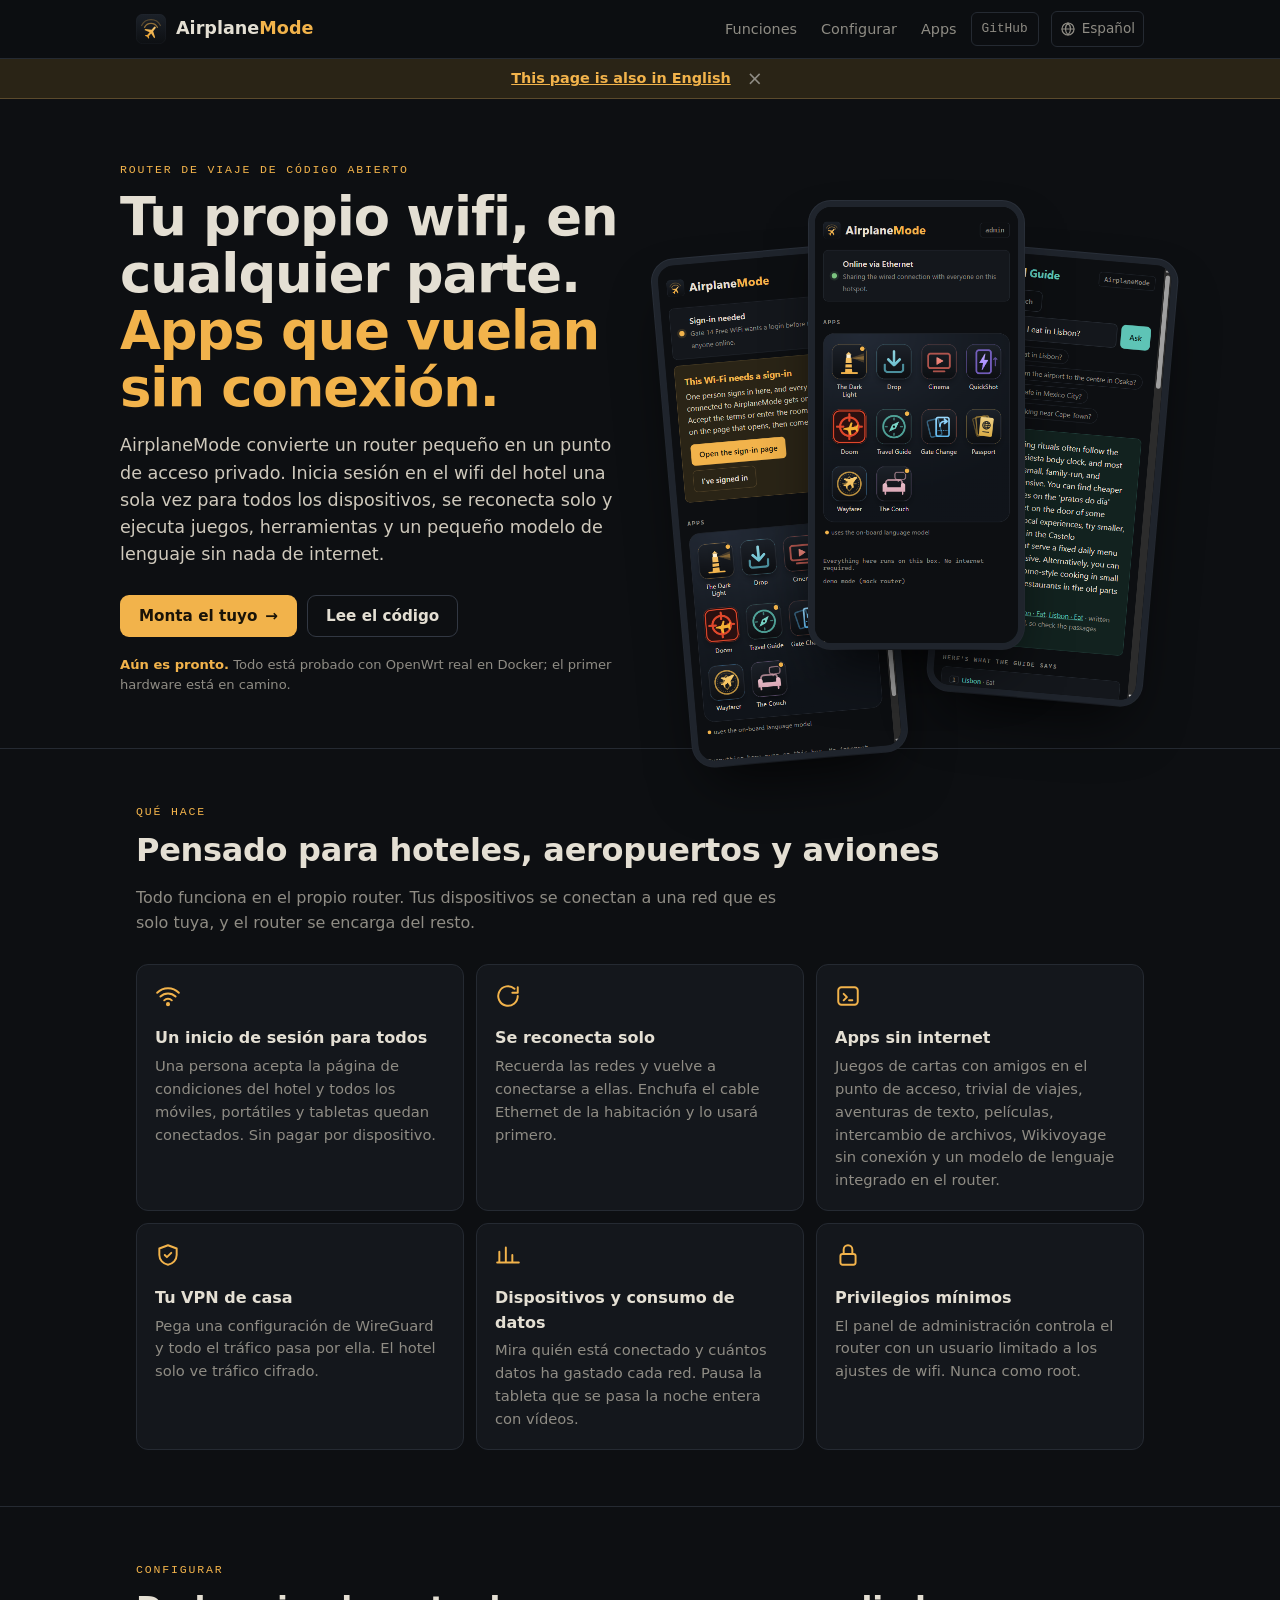
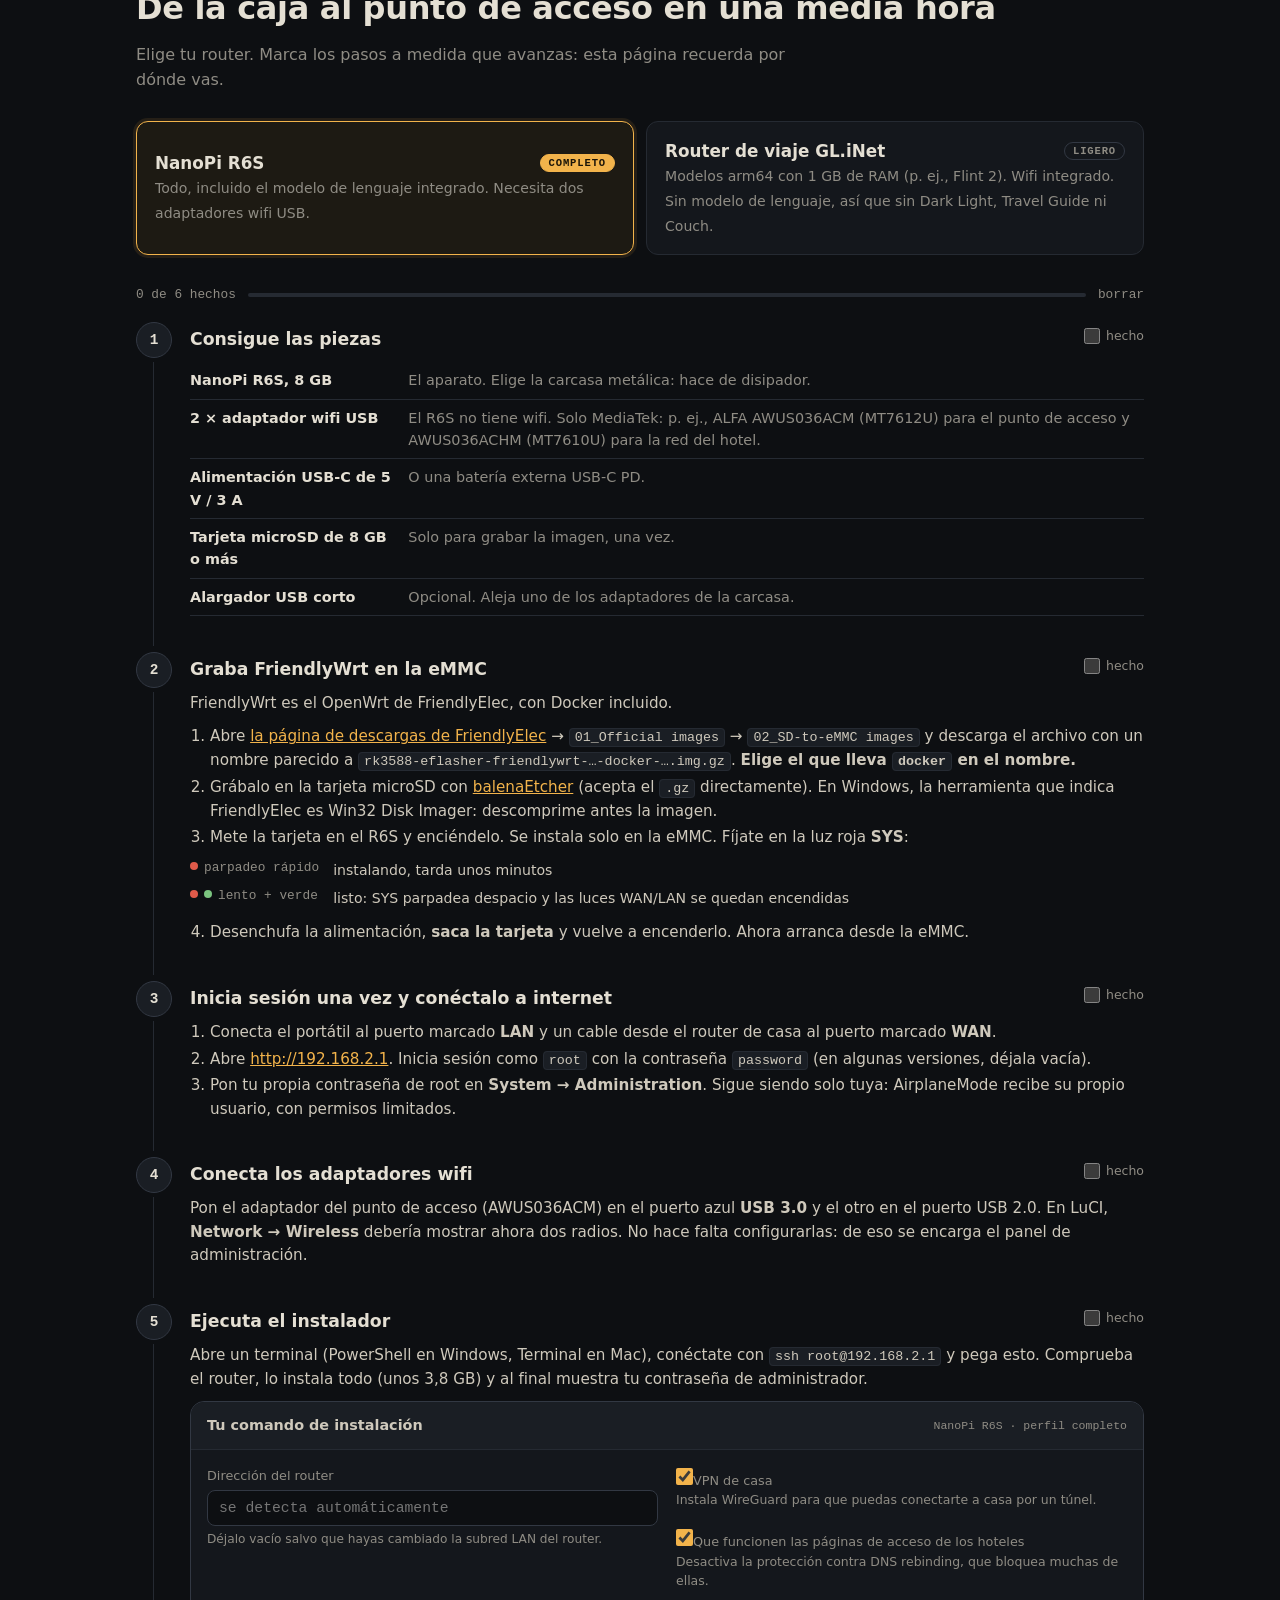
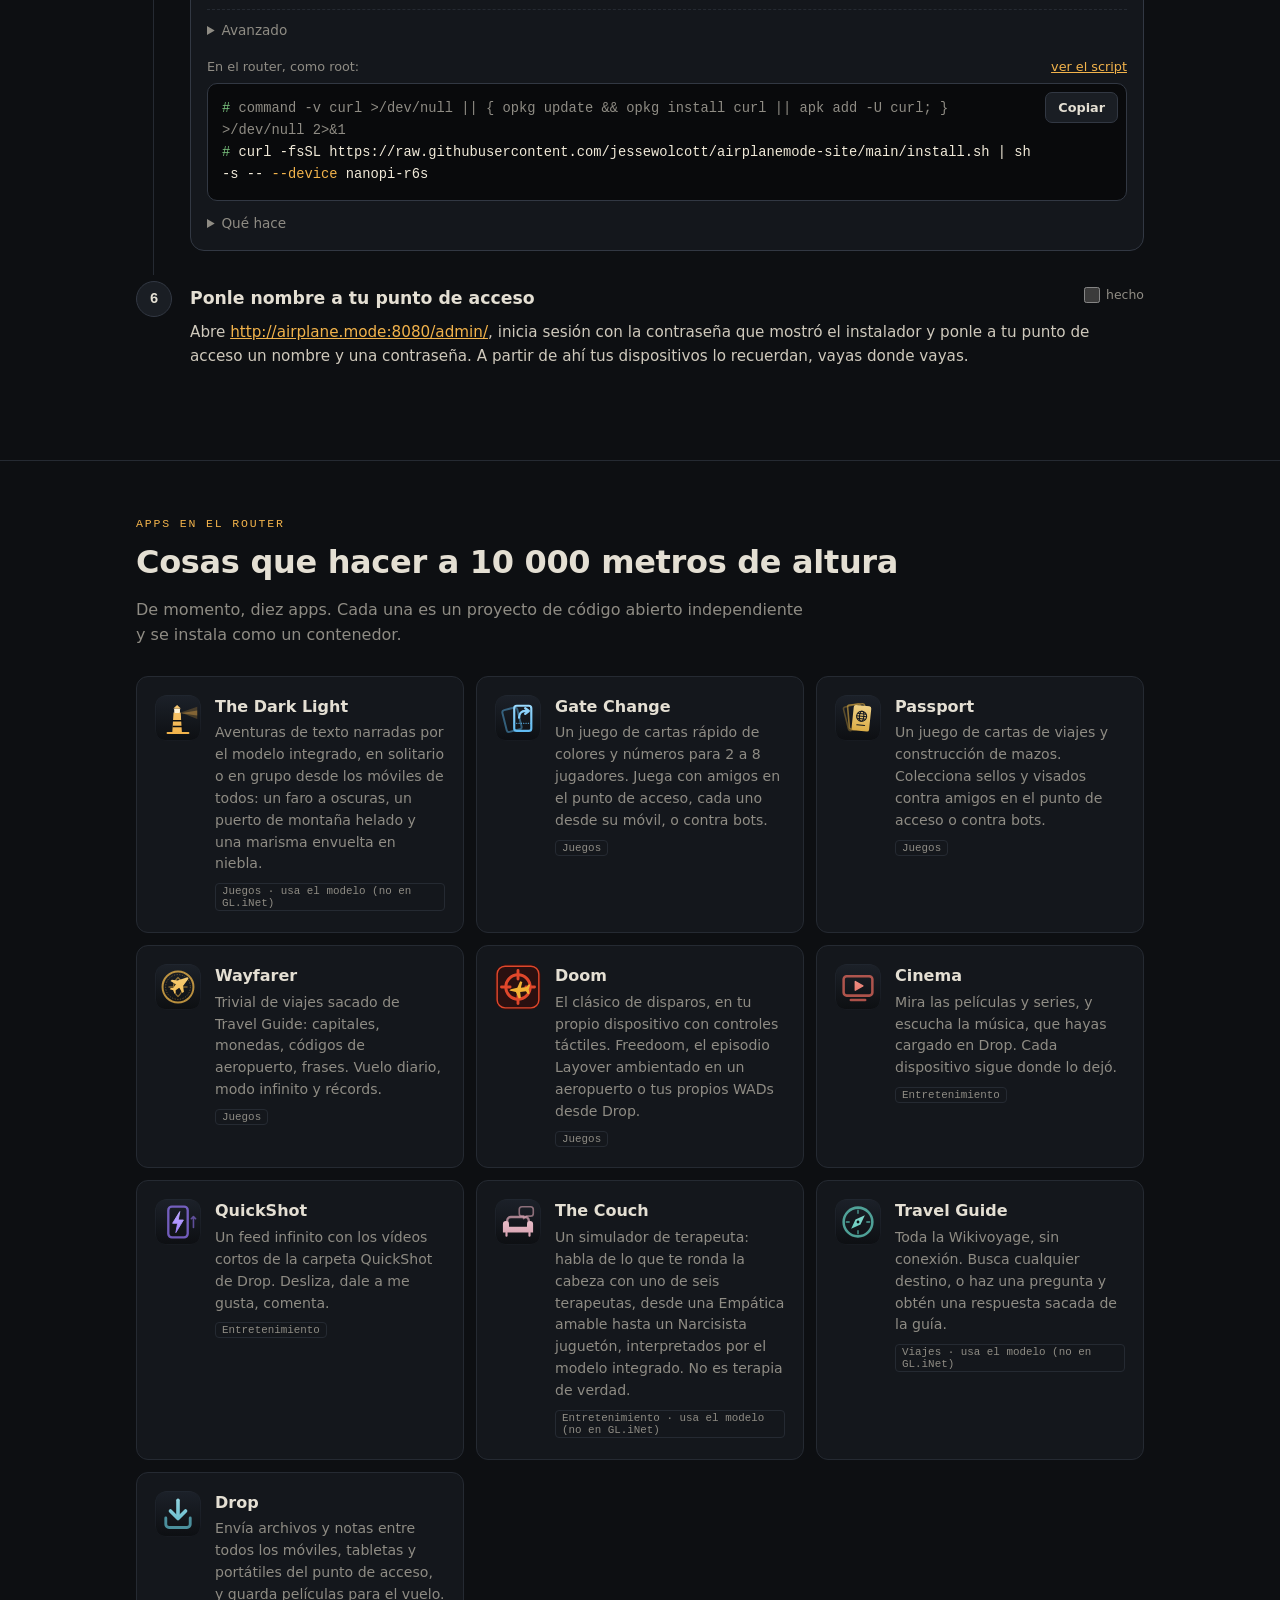
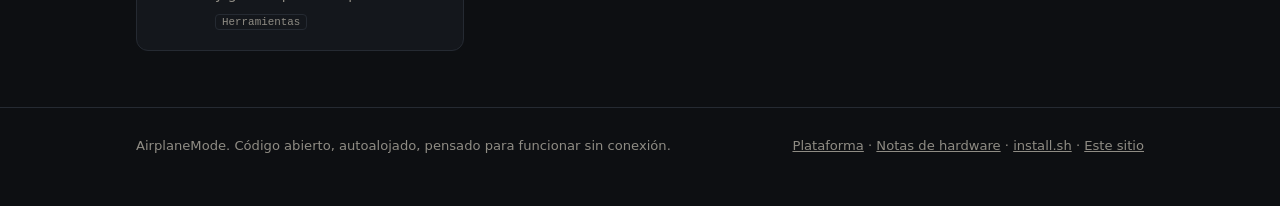
==== es/index.html @ ac0706bb "Homepage in Spanish, French, Italian, Chinese, Japanese and Vietnamese English index.html stays the " ====
<!doctype html>
<html lang="es">
<head>
<meta charset="utf-8">
<meta name="viewport" content="width=device-width, initial-scale=1">
<meta name="color-scheme" content="dark">
<meta name="theme-color" content="#0d0f12">
<title>AirplaneMode: un router de viaje con sus propias apps</title>
<meta name="description" content="Un router de viaje que trae sus propias apps. Comparte un único inicio de sesión del hotel con todos tus dispositivos, se reconecta solo y ejecuta juegos, herramientas y un pequeño modelo de lenguaje sin nada de internet.">
<link rel="icon" href="../assets/icon.svg" type="image/svg+xml">
<link rel="apple-touch-icon" href="../assets/apple-touch-icon.png">
<meta property="og:title" content="AirplaneMode">
<meta property="og:description" content="Un router de viaje que trae sus propias apps.">
<meta property="og:image" content="https://airplanemode.xin/assets/landing-online.png">
<meta property="og:url" content="https://airplanemode.xin/es/">
<link rel="stylesheet" href="../assets/site.css">
<link rel="canonical" href="https://airplanemode.xin/es/">
<link rel="alternate" hreflang="en" href="https://airplanemode.xin/">
<link rel="alternate" hreflang="es" href="https://airplanemode.xin/es/">
<link rel="alternate" hreflang="fr" href="https://airplanemode.xin/fr/">
<link rel="alternate" hreflang="it" href="https://airplanemode.xin/it/">
<link rel="alternate" hreflang="zh-Hans" href="https://airplanemode.xin/zh/">
<link rel="alternate" hreflang="ja" href="https://airplanemode.xin/ja/">
<link rel="alternate" hreflang="vi" href="https://airplanemode.xin/vi/">
<link rel="alternate" hreflang="x-default" href="https://airplanemode.xin/">
</head>
<body>

<header class="top">
  <div class="wrap">
    <a class="brand" href="#"><img src="../assets/icon.svg" alt="" width="30" height="30"><b style="font-weight:inherit">Airplane<span>Mode</span></b></a>
    <nav>
      <a href="#features" class="hide-sm">Funciones</a>
      <a href="#setup">Configurar</a>
      <a href="#apps" class="hide-sm">Apps</a>
      <a class="gh" href="https://github.com/jessewolcott/airplanemode">GitHub</a>
    </nav>
    <details class="langs">
      <summary><svg viewBox="0 0 24 24" fill="none" stroke="currentColor" stroke-width="1.8" stroke-linecap="round" aria-hidden="true"><circle cx="12" cy="12" r="9"/><path d="M3 12h18M12 3c2.5 2.6 3.8 5.6 3.8 9s-1.3 6.4-3.8 9c-2.5-2.6-3.8-5.6-3.8-9S9.5 5.6 12 3z"/></svg><span class="sr">Idioma: </span><span id="lang-now">Español</span></summary>
      <!-- The same on every page: each language in its own name. data-hint is the suggestion
           shown to visitors whose browser prefers that language. -->
      <ul translate="no">
        <li><a href="../" hreflang="en" lang="en" data-hint="This page is also in English">English</a></li>
        <li><a href="../es/" hreflang="es" lang="es" data-hint="Esta página también está en español">Español</a></li>
        <li><a href="../fr/" hreflang="fr" lang="fr" data-hint="Cette page existe aussi en français">Français</a></li>
        <li><a href="../it/" hreflang="it" lang="it" data-hint="Questa pagina è disponibile anche in italiano">Italiano</a></li>
        <li><a href="../zh/" hreflang="zh-Hans" lang="zh-Hans" data-hint="本页面也有中文版">中文</a></li>
        <li><a href="../ja/" hreflang="ja" lang="ja" data-hint="このページは日本語でも読めます">日本語</a></li>
        <li><a href="../vi/" hreflang="vi" lang="vi" data-hint="Trang này cũng có bản tiếng Việt">Tiếng Việt</a></li>
      </ul>
    </details>
  </div>
</header>
<div class="lang-hint" id="lang-hint" hidden><a href="../" translate="no">English</a><button type="button" aria-label="Cerrar">×</button></div>

<main>
  <div class="wrap hero">
    <div>
      <div class="eyebrow">Router de viaje de código abierto</div>
      <h1>Tu propio wifi, en cualquier parte. <em>Apps que vuelan sin conexión.</em></h1>
      <p class="lead">AirplaneMode convierte un router pequeño en un punto de acceso privado. Inicia sesión en el wifi del hotel una sola vez para todos los dispositivos, se reconecta solo y ejecuta juegos, herramientas y un pequeño modelo de lenguaje sin nada de internet.</p>
      <div class="btns">
        <a class="btn primary" href="#setup">Monta el tuyo <span aria-hidden="true">→</span></a>
        <a class="btn ghost" href="https://github.com/jessewolcott/airplanemode">Lee el código</a>
      </div>
      <p class="note"><b>Aún es pronto.</b> Todo está probado con OpenWrt real en Docker; el primer hardware está en camino.</p>
    </div>
    <div class="phones" aria-hidden="true">
      <img src="../assets/landing-signin.png" alt="" loading="lazy">
      <img src="../assets/landing-online.png" alt="">
      <img src="../assets/guide-ask.png" alt="" loading="lazy">
    </div>
  </div>

  <section class="block" id="features">
    <div class="wrap">
      <div class="eyebrow">Qué hace</div>
      <h2 class="title">Pensado para hoteles, aeropuertos y aviones</h2>
      <p class="sub">Todo funciona en el propio router. Tus dispositivos se conectan a una red que es solo tuya, y el router se encarga del resto.</p>
      <div class="features">
        <div class="feature">
          <svg viewBox="0 0 24 24" fill="none" stroke="currentColor" stroke-width="1.8" stroke-linecap="round" stroke-linejoin="round"><path d="M5 12.5a10 10 0 0 1 14 0"/><path d="M8.5 16a5 5 0 0 1 7 0"/><circle cx="12" cy="19.5" r="1"/><path d="M2 9a14 14 0 0 1 20 0"/></svg>
          <h3>Un inicio de sesión para todos</h3>
          <p>Una persona acepta la página de condiciones del hotel y todos los móviles, portátiles y tabletas quedan conectados. Sin pagar por dispositivo.</p>
        </div>
        <div class="feature">
          <svg viewBox="0 0 24 24" fill="none" stroke="currentColor" stroke-width="1.8" stroke-linecap="round" stroke-linejoin="round"><path d="M21 12a9 9 0 1 1-3-6.7"/><path d="M21 4v5h-5"/></svg>
          <h3>Se reconecta solo</h3>
          <p>Recuerda las redes y vuelve a conectarse a ellas. Enchufa el cable Ethernet de la habitación y lo usará primero.</p>
        </div>
        <div class="feature">
          <svg viewBox="0 0 24 24" fill="none" stroke="currentColor" stroke-width="1.8" stroke-linecap="round" stroke-linejoin="round"><rect x="3" y="4" width="18" height="16" rx="3"/><path d="M8 10l3 3-3 3M13 16h3"/></svg>
          <h3>Apps sin internet</h3>
          <p>Juegos de cartas con amigos en el punto de acceso, trivial de viajes, aventuras de texto, películas, intercambio de archivos, Wikivoyage sin conexión y un modelo de lenguaje integrado en el router.</p>
        </div>
        <div class="feature">
          <svg viewBox="0 0 24 24" fill="none" stroke="currentColor" stroke-width="1.8" stroke-linecap="round" stroke-linejoin="round"><path d="M12 3l8 3v6c0 4.5-3.4 8.2-8 9-4.6-.8-8-4.5-8-9V6z"/><path d="M9 12l2 2 4-4"/></svg>
          <h3>Tu VPN de casa</h3>
          <p>Pega una configuración de WireGuard y todo el tráfico pasa por ella. El hotel solo ve tráfico cifrado.</p>
        </div>
        <div class="feature">
          <svg viewBox="0 0 24 24" fill="none" stroke="currentColor" stroke-width="1.8" stroke-linecap="round" stroke-linejoin="round"><path d="M4 19V9M10 19V5M16 19v-7M22 19H2"/></svg>
          <h3>Dispositivos y consumo de datos</h3>
          <p>Mira quién está conectado y cuántos datos ha gastado cada red. Pausa la tableta que se pasa la noche entera con vídeos.</p>
        </div>
        <div class="feature">
          <svg viewBox="0 0 24 24" fill="none" stroke="currentColor" stroke-width="1.8" stroke-linecap="round" stroke-linejoin="round"><rect x="5" y="11" width="14" height="10" rx="2"/><path d="M8 11V7a4 4 0 0 1 8 0v4"/></svg>
          <h3>Privilegios mínimos</h3>
          <p>El panel de administración controla el router con un usuario limitado a los ajustes de wifi. Nunca como root.</p>
        </div>
      </div>
    </div>
  </section>

  <section class="block" id="setup">
    <div class="wrap">
      <div class="eyebrow">Configurar</div>
      <h2 class="title">De la caja al punto de acceso en una media hora</h2>
      <p class="sub">Elige tu router. Marca los pasos a medida que avanzas: esta página recuerda por dónde vas.</p>

      <div class="devices" role="tablist" aria-label="Elige el router">
        <button class="device" role="tab" id="tab-r6s" aria-controls="guide-r6s" aria-selected="true" data-device="nanopi-r6s">
          <span class="name">NanoPi R6S <span class="pill full">Completo</span></span>
          <span class="desc">Todo, incluido el modelo de lenguaje integrado. Necesita dos adaptadores wifi USB.</span>
        </button>
        <button class="device" role="tab" id="tab-glinet" aria-controls="guide-glinet" aria-selected="false" data-device="glinet">
          <span class="name">Router de viaje GL.iNet <span class="pill">Ligero</span></span>
          <span class="desc">Modelos arm64 con 1 GB de RAM (p. ej., Flint 2). Wifi integrado. Sin modelo de lenguaje, así que sin Dark Light, Travel Guide ni Couch.</span>
        </button>
      </div>

      <div class="progress"><span id="progText">0 de 0 hechos</span><span class="bar"><i id="progBar"></i></span><button class="check" id="reset" type="button" style="background:none;border:0;font:inherit;color:inherit">borrar</button></div>

      <!-- ===================== NanoPi R6S ===================== -->
      <div class="guide" id="guide-r6s" role="tabpanel" aria-labelledby="tab-r6s" data-device="nanopi-r6s">
        <ol class="steps">
          <li data-step="r6s-parts">
            <div class="step-head"><h3>Consigue las piezas</h3><label class="check"><input type="checkbox"> hecho</label></div>
            <div class="step-body">
              <table class="parts">
                <tr><td>NanoPi R6S, 8 GB</td><td>El aparato. Elige la carcasa metálica: hace de disipador.</td></tr>
                <tr><td>2 × adaptador wifi USB</td><td>El R6S no tiene wifi. Solo MediaTek: p. ej., ALFA AWUS036ACM (MT7612U) para el punto de acceso y AWUS036ACHM (MT7610U) para la red del hotel.</td></tr>
                <tr><td>Alimentación USB-C de 5 V / 3 A</td><td>O una batería externa USB-C PD.</td></tr>
                <tr><td>Tarjeta microSD de 8 GB o más</td><td>Solo para grabar la imagen, una vez.</td></tr>
                <tr><td>Alargador USB corto</td><td>Opcional. Aleja uno de los adaptadores de la carcasa.</td></tr>
              </table>
            </div>
          </li>
          <li data-step="r6s-flash">
            <div class="step-head"><h3>Graba FriendlyWrt en la eMMC</h3><label class="check"><input type="checkbox"> hecho</label></div>
            <div class="step-body">
              <p>FriendlyWrt es el OpenWrt de FriendlyElec, con Docker incluido.</p>
              <ol>
                <li>Abre <a href="http://download.friendlyelec.com/NanoPiR6S" rel="noopener">la página de descargas de FriendlyElec</a> → <code>01_Official images</code> → <code>02_SD-to-eMMC images</code> y descarga el archivo con un nombre parecido a <code>rk3588-eflasher-friendlywrt-…-docker-….img.gz</code>. <b>Elige el que lleva <code>docker</code> en el nombre.</b></li>
                <li>Grábalo en la tarjeta microSD con <a href="https://etcher.balena.io/" rel="noopener">balenaEtcher</a> (acepta el <code>.gz</code> directamente). En Windows, la herramienta que indica FriendlyElec es Win32 Disk Imager: descomprime antes la imagen.</li>
                <li>Mete la tarjeta en el R6S y enciéndelo. Se instala solo en la eMMC. Fíjate en la luz roja <b>SYS</b>:</li>
              </ol>
              <div class="leds">
                <span class="led"><i class="fast"></i>parpadeo rápido</span><span>instalando, tarda unos minutos</span>
                <span class="led"><i class="slow"></i><i class="g"></i>lento + verde</span><span>listo: SYS parpadea despacio y las luces WAN/LAN se quedan encendidas</span>
              </div>
              <ol start="4"><li>Desenchufa la alimentación, <b>saca la tarjeta</b> y vuelve a encenderlo. Ahora arranca desde la eMMC.</li></ol>
            </div>
          </li>
          <li data-step="r6s-login">
            <div class="step-head"><h3>Inicia sesión una vez y conéctalo a internet</h3><label class="check"><input type="checkbox"> hecho</label></div>
            <div class="step-body">
              <ol>
                <li>Conecta el portátil al puerto marcado <b>LAN</b> y un cable desde el router de casa al puerto marcado <b>WAN</b>.</li>
                <li>Abre <a href="http://192.168.2.1/" rel="noopener">http://192.168.2.1</a>. Inicia sesión como <code>root</code> con la contraseña <code>password</code> (en algunas versiones, déjala vacía).</li>
                <li>Pon tu propia contraseña de root en <b>System → Administration</b>. Sigue siendo solo tuya: AirplaneMode recibe su propio usuario, con permisos limitados.</li>
              </ol>
            </div>
          </li>
          <li data-step="r6s-adapters">
            <div class="step-head"><h3>Conecta los adaptadores wifi</h3><label class="check"><input type="checkbox"> hecho</label></div>
            <div class="step-body">
              <p>Pon el adaptador del punto de acceso (AWUS036ACM) en el puerto azul <b>USB 3.0</b> y el otro en el puerto USB 2.0. En LuCI, <b>Network → Wireless</b> debería mostrar ahora dos radios. No hace falta configurarlas: de eso se encarga el panel de administración.</p>
            </div>
          </li>
          <li data-step="r6s-install">
            <div class="step-head"><h3>Ejecuta el instalador</h3><label class="check"><input type="checkbox"> hecho</label></div>
            <div class="step-body">
              <p>Abre un terminal (PowerShell en Windows, Terminal en Mac), conéctate con <code class="ssh">ssh root@192.168.2.1</code> y pega esto. Comprueba el router, lo instala todo (unos 3,8 GB) y al final muestra tu contraseña de administrador.</p>
              <div class="tool-slot"></div>
            </div>
          </li>
          <li data-step="r6s-done">
            <div class="step-head"><h3>Ponle nombre a tu punto de acceso</h3><label class="check"><input type="checkbox"> hecho</label></div>
            <div class="step-body">
              <p>Abre <a class="admin-link" href="http://airplane.mode:8080/admin/" rel="noopener">http://airplane.mode:8080/admin/</a>, inicia sesión con la contraseña que mostró el instalador y ponle a tu punto de acceso un nombre y una contraseña. A partir de ahí tus dispositivos lo recuerdan, vayas donde vayas.</p>
            </div>
          </li>
        </ol>
      </div>

      <!-- ===================== GL.iNet ===================== -->
      <div class="guide" id="guide-glinet" role="tabpanel" aria-labelledby="tab-glinet" data-device="glinet" hidden>
        <div class="callout"><b>Aún no se ha probado en un GL.iNet.</b> La parte de software usa la misma API de OpenWrt, pero instalar Docker en el firmware de GL.iNet es lo que con más probabilidad habrá que ajustar. Se agradecen los informes.</div>
        <ol class="steps">
          <li data-step="gl-model">
            <div class="step-head"><h3>Comprueba tu modelo</h3><label class="check"><input type="checkbox"> hecho</label></div>
            <div class="step-body">
              <p>Necesitas un GL.iNet <b>arm64</b> (por ejemplo, Flint 2 / GL-MT6000) con <b>1 GB de RAM</b>, y un pendrive o una tarjeta SD de 8 GB o más para Docker. Los modelos MIPS más antiguos no sirven.</p>
            </div>
          </li>
          <li data-step="gl-ssh">
            <div class="step-head"><h3>Conéctalo a internet y abre una consola</h3><label class="check"><input type="checkbox"> hecho</label></div>
            <div class="step-body">
              <p>Conecta el router a internet desde su panel de administración (<a href="http://192.168.8.1/" rel="noopener">http://192.168.8.1</a>). Después, desde un terminal: <code class="ssh">ssh root@192.168.8.1</code>, con la contraseña del panel de administración.</p>
            </div>
          </li>
          <li data-step="gl-docker">
            <div class="step-head"><h3>Instala Docker</h3><label class="check"><input type="checkbox"> hecho</label></div>
            <div class="step-body">
              <p>Monta tu almacenamiento USB o SD (panel de administración de GL.iNet → <b>Applications → Network Storage</b>) y luego:</p>
              <div class="cmd"><pre><span class="p">#</span> opkg update && opkg install dockerd docker docker-compose</pre><button class="copy" type="button">Copiar</button></div>
              <p>Haz que Docker guarde sus datos en el almacenamiento USB/SD (<code>data_root</code> en <code>/etc/config/dockerd</code>) y arráncalo con <code>/etc/init.d/dockerd restart</code>. Los nombres de los paquetes pueden cambiar según la versión del firmware.</p>
            </div>
          </li>
          <li data-step="gl-install">
            <div class="step-head"><h3>Ejecuta el instalador</h3><label class="check"><input type="checkbox"> hecho</label></div>
            <div class="step-body">
              <p>Pega esto en la misma consola. Comprueba el router, lo instala todo y al final muestra tu contraseña de administrador.</p>
              <div class="tool-slot"></div>
            </div>
          </li>
          <li data-step="gl-done">
            <div class="step-head"><h3>Ponle nombre a tu punto de acceso y usa un solo repetidor</h3><label class="check"><input type="checkbox"> hecho</label></div>
            <div class="step-body">
              <p>Abre <a class="admin-link" href="http://airplane.mode:8080/admin/" rel="noopener">http://airplane.mode:8080/admin/</a> e inicia sesión. GL.iNet tiene su propia página de repetidor, que también cambia el wifi de origen, así que usa esa o el panel <b>Internet source</b> de AirplaneMode, pero no las dos.</p>
            </div>
          </li>
        </ol>
      </div>
    </div>
  </section>

  <section class="block" id="apps">
    <div class="wrap">
      <div class="eyebrow">Apps en el router</div>
      <h2 class="title">Cosas que hacer a 10 000 metros de altura</h2>
      <p class="sub">De momento, diez apps. Cada una es un proyecto de código abierto independiente y se instala como un contenedor.</p>
      <div class="apps">
        <a class="app" href="https://github.com/jessewolcott/airplanemode-darklight">
          <img class="ico" src="../assets/icons/darklight.svg" alt="" width="46" height="46" loading="lazy">
          <span><h3>The Dark Light</h3><p>Aventuras de texto narradas por el modelo integrado, en solitario o en grupo desde los móviles de todos: un faro a oscuras, un puerto de montaña helado y una marisma envuelta en niebla.</p><span class="tag">Juegos · usa el modelo (no en GL.iNet)</span></span>
        </a>
        <a class="app" href="https://github.com/jessewolcott/airplanemode-gatechange">
          <img class="ico" src="../assets/icons/gatechange.svg" alt="" width="46" height="46" loading="lazy">
          <span><h3>Gate Change</h3><p>Un juego de cartas rápido de colores y números para 2 a 8 jugadores. Juega con amigos en el punto de acceso, cada uno desde su móvil, o contra bots.</p><span class="tag">Juegos</span></span>
        </a>
        <a class="app" href="https://github.com/jessewolcott/airplanemode-passport">
          <img class="ico" src="../assets/icons/passport.svg" alt="" width="46" height="46" loading="lazy">
          <span><h3>Passport</h3><p>Un juego de cartas de viajes y construcción de mazos. Colecciona sellos y visados contra amigos en el punto de acceso o contra bots.</p><span class="tag">Juegos</span></span>
        </a>
        <a class="app" href="https://github.com/jessewolcott/airplanemode-wayfarer">
          <img class="ico" src="../assets/icons/wayfarer.svg" alt="" width="46" height="46" loading="lazy">
          <span><h3>Wayfarer</h3><p>Trivial de viajes sacado de Travel Guide: capitales, monedas, códigos de aeropuerto, frases. Vuelo diario, modo infinito y récords.</p><span class="tag">Juegos</span></span>
        </a>
        <a class="app" href="https://github.com/jessewolcott/airplanemode-doom">
          <img class="ico" src="../assets/icons/doom.svg" alt="" width="46" height="46" loading="lazy">
          <span><h3>Doom</h3><p>El clásico de disparos, en tu propio dispositivo con controles táctiles. Freedoom, el episodio Layover ambientado en un aeropuerto o tus propios WADs desde Drop.</p><span class="tag">Juegos</span></span>
        </a>
        <a class="app" href="https://github.com/jessewolcott/airplanemode-cinema">
          <img class="ico" src="../assets/icons/cinema.svg" alt="" width="46" height="46" loading="lazy">
          <span><h3>Cinema</h3><p>Mira las películas y series, y escucha la música, que hayas cargado en Drop. Cada dispositivo sigue donde lo dejó.</p><span class="tag">Entretenimiento</span></span>
        </a>
        <a class="app" href="https://github.com/jessewolcott/airplanemode-quickshot">
          <img class="ico" src="../assets/icons/quickshot.svg" alt="" width="46" height="46" loading="lazy">
          <span><h3>QuickShot</h3><p>Un feed infinito con los vídeos cortos de la carpeta QuickShot de Drop. Desliza, dale a me gusta, comenta.</p><span class="tag">Entretenimiento</span></span>
        </a>
        <a class="app" href="https://github.com/jessewolcott/airplanemode-couch">
          <img class="ico" src="../assets/icons/couch.svg" alt="" width="46" height="46" loading="lazy">
          <span><h3>The Couch</h3><p>Un simulador de terapeuta: habla de lo que te ronda la cabeza con uno de seis terapeutas, desde una Empática amable hasta un Narcisista juguetón, interpretados por el modelo integrado. No es terapia de verdad.</p><span class="tag">Entretenimiento · usa el modelo (no en GL.iNet)</span></span>
        </a>
        <a class="app" href="https://github.com/jessewolcott/airplanemode-guide">
          <img class="ico" src="../assets/icons/guide.svg" alt="" width="46" height="46" loading="lazy">
          <span><h3>Travel Guide</h3><p>Toda la Wikivoyage, sin conexión. Busca cualquier destino, o haz una pregunta y obtén una respuesta sacada de la guía.</p><span class="tag">Viajes · usa el modelo (no en GL.iNet)</span></span>
        </a>
        <a class="app" href="https://github.com/jessewolcott/airplanemode-drop">
          <img class="ico" src="../assets/icons/drop.svg" alt="" width="46" height="46" loading="lazy">
          <span><h3>Drop</h3><p>Envía archivos y notas entre todos los móviles, tabletas y portátiles del punto de acceso, y guarda películas para el vuelo.</p><span class="tag">Herramientas</span></span>
        </a>
      </div>
    </div>
  </section>
</main>

<footer>
  <div class="wrap">
    <span>AirplaneMode. Código abierto, autoalojado, pensado para funcionar sin conexión.</span>
    <span><a href="https://github.com/jessewolcott/airplanemode">Plataforma</a> · <a href="https://github.com/jessewolcott/airplanemode/blob/main/docs/hardware.md">Notas de hardware</a> · <a href="../install.sh">install.sh</a> · <a href="https://github.com/jessewolcott/airplanemode-site">Este sitio</a></span>
  </div>
</footer>

<!-- The config tool: one instance, moved into the selected device's install step. -->
<template id="tool-tpl">
  <div class="tool">
    <div class="tool-head"><b>Tu comando de instalación</b><small class="tool-dev"></small></div>
    <div class="tool-grid">
      <div class="field">
        <label for="t-lan">Dirección del router</label>
        <input type="text" id="t-lan" inputmode="decimal" autocomplete="off" spellcheck="false" placeholder="se detecta automáticamente">
        <div class="hint">Déjalo vacío salvo que hayas cambiado la subred LAN del router.</div>
      </div>
      <div class="field" style="display:grid;gap:12px;align-content:start">
        <label class="toggle"><input type="checkbox" id="t-vpn" checked><span>VPN de casa<small>Instala WireGuard para que puedas conectarte a casa por un túnel.</small></span></label>
        <label class="toggle"><input type="checkbox" id="t-rebind" checked><span>Que funcionen las páginas de acceso de los hoteles<small>Desactiva la protección contra DNS rebinding, que bloquea muchas de ellas.</small></span></label>
      </div>
      <details class="adv">
        <summary>Avanzado</summary>
        <div class="tool-grid">
          <div class="field">
            <label for="t-wan">Interfaz WAN por cable</label>
            <input type="text" id="t-wan" autocomplete="off" spellcheck="false" placeholder="wan">
            <div class="hint">Solo si en LuCI → Network → Interfaces tiene otro nombre.</div>
          </div>
          <div class="field">
            <label for="t-dir">Carpeta de instalación</label>
            <input type="text" id="t-dir" autocomplete="off" spellcheck="false" placeholder="/opt/airplanemode">
          </div>
        </div>
      </details>
    </div>
    <div class="cmd-label"><span>En el router, como root:</span><a href="../install.sh" target="_blank" rel="noopener">ver el script</a></div>
    <div class="cmd"><pre class="t-cmd"></pre><button class="copy" type="button">Copiar</button></div>
    <details class="does">
      <summary>Qué hace</summary>
      <ul class="t-does"></ul>
    </details>
  </div>
</template>

<!-- Strings the script writes. tools/build_i18n.py translates the values for each language. -->
<script type="application/json" id="ui-strings">
{
  "device.nanopi-r6s": "NanoPi R6S · perfil completo",
  "device.glinet": "GL.iNet · perfil ligero",
  "profile.nanopi-r6s": "NanoPi R6S (completo)",
  "profile.glinet": "GL.iNet (ligero)",
  "progress": "{n} de {total} hechos",
  "copy": "Copiar",
  "copied": "Copiado",
  "does.check": "Comprueba que es un router OpenWrt arm64 con Docker, conectado a internet y con espacio suficiente",
  "does.download": "Descarga AirplaneMode en {dir} y aplica el perfil {profile}",
  "does.login": "Crea un usuario del router, {user}, que puede cambiar los ajustes de wifi y nada más",
  "does.name": "Hace que el nombre {name} apunte a {ip} y que Ethernet tenga prioridad sobre el wifi",
  "does.rebind-off": "Desactiva la protección contra DNS rebinding para que carguen las páginas de acceso de los hoteles",
  "does.rebind-on": "Mantiene activada la protección contra DNS rebinding",
  "does.wireguard": "Instala WireGuard para la VPN de casa",
  "does.no-wireguard": "No instala WireGuard",
  "does.apps-model": "Descarga e inicia las apps y el modelo de lenguaje, y comprueba que el panel de administración puede controlar el router",
  "does.apps": "Descarga e inicia las apps, y comprueba que el panel de administración puede controlar el router",
  "does.password": "Muestra tu contraseña de administrador"
}
</script>
<script src="../assets/site.js"></script>
</body>
</html>
---- assets/site.css ----
/* Shared by every language's page (index.html, es/, fr/, it/, zh/, ja/, vi/). */
:root {
  --bg: #0d0f12; --panel: #14171c; --panel2: #1a1e24; --line: #252a32; --line2: #323843;
  --ink: #e4dfd3; --dim: #8f8c84; --accent: #f2b34b; --accent-ink: #1a1408;
  --good: #7bc47f; --warn-bg: #2a2416; --warn-line: #5b4a2c;
  --sans: system-ui, -apple-system, "Segoe UI", Roboto, sans-serif;
  --mono: ui-monospace, "Cascadia Mono", Consolas, monospace;
}
/* CJK: a font for the right Han glyphs per language, no tracking, and breaks between phrases. */
:lang(ja) { --sans: system-ui, -apple-system, "Segoe UI", "Hiragino Sans", "Hiragino Kaku Gothic ProN", "Yu Gothic UI", "Yu Gothic", Meiryo, "Noto Sans JP", "Noto Sans CJK JP", sans-serif; }
:lang(zh-Hans) { --sans: system-ui, -apple-system, "Segoe UI", "PingFang SC", "Hiragino Sans GB", "Microsoft YaHei UI", "Microsoft YaHei", "Noto Sans SC", "Noto Sans CJK SC", "Source Han Sans SC", sans-serif; }
:lang(ja) body, :lang(zh-Hans) body { line-height: 1.7; line-break: strict; overflow-wrap: anywhere; }
:lang(ja) body { word-break: auto-phrase; }
:lang(ja) h1, :lang(ja) h2, :lang(zh-Hans) h1, :lang(zh-Hans) h2 { letter-spacing: 0 !important; line-height: 1.3 !important; }
:lang(ja) .eyebrow, :lang(zh-Hans) .eyebrow { letter-spacing: .08em; }
* { box-sizing: border-box; }
html { scroll-behavior: smooth; scroll-padding-top: 72px; }
body { margin: 0; background: var(--bg); color: var(--ink); font: 16px/1.55 var(--sans); -webkit-font-smoothing: antialiased; }
a { color: var(--accent); }
.wrap { max-width: 1040px; margin: 0 auto; padding: 0 16px; }
code, kbd { font-family: var(--mono); font-size: .88em; background: var(--panel2); border: 1px solid var(--line); border-radius: 4px; padding: 1px 5px; overflow-wrap: anywhere; }

/* ---------- header ---------- */
header.top { position: sticky; top: 0; z-index: 10; background: #0d0f12e6; backdrop-filter: blur(8px); border-bottom: 1px solid var(--line); }
header.top .wrap { display: flex; align-items: center; justify-content: space-between; height: 58px; gap: 12px; }
.brand { display: flex; align-items: center; gap: 10px; color: var(--ink); text-decoration: none; font-weight: 700; font-size: 1.1rem; }
.brand img { width: 30px; height: 30px; }
.brand span { color: var(--accent); }
nav { display: flex; gap: 4px; margin-left: auto; }
nav a { color: var(--dim); text-decoration: none; font-size: .9rem; padding: 6px 10px; border-radius: 6px; }
nav a:hover { color: var(--ink); background: var(--panel); }
nav a.gh { border: 1px solid var(--line); font-family: var(--mono); font-size: .8rem; }
@media (max-width: 560px) { nav a.hide-sm { display: none; } }
@media (max-width: 440px) { nav a.gh { display: none; } header.top .wrap { gap: 6px; } nav a { padding: 6px 8px; } }

/* ---------- language switcher ---------- */
.langs { position: relative; flex: none; }
.langs summary { list-style: none; display: flex; align-items: center; gap: 6px; cursor: pointer; color: var(--dim); font-size: .85rem; padding: 6px 8px; border: 1px solid var(--line); border-radius: 6px; white-space: nowrap; }
.langs summary::-webkit-details-marker { display: none; }
.langs summary:hover, .langs[open] summary { color: var(--ink); background: var(--panel); }
.langs summary svg { width: 16px; height: 16px; flex: none; }
.langs ul { position: absolute; right: 0; top: calc(100% + 6px); margin: 0; padding: 6px; list-style: none; min-width: 168px; background: var(--panel); border: 1px solid var(--line2); border-radius: 10px; box-shadow: 0 16px 40px -12px #000c; z-index: 20; }
.langs li a { display: block; padding: 8px 12px; border-radius: 6px; color: var(--ink); text-decoration: none; font-size: .92rem; }
.langs li a:hover { background: var(--panel2); }
.langs li a[aria-current="true"] { color: var(--accent); }
.langs li a[aria-current="true"]::after { content: " ✓"; }
.sr { position: absolute; width: 1px; height: 1px; padding: 0; margin: -1px; overflow: hidden; clip: rect(0 0 0 0); white-space: nowrap; border: 0; }
.lang-hint { display: flex; align-items: center; justify-content: center; gap: 10px; padding: 8px 16px; background: var(--warn-bg); border-bottom: 1px solid var(--warn-line); font-size: .9rem; }
.lang-hint a { color: var(--accent); font-weight: 600; }
.lang-hint button { flex: none; background: none; border: 0; color: var(--dim); font: 1.2rem/1 var(--sans); padding: 2px 6px; cursor: pointer; }
.lang-hint button:hover { color: var(--ink); }

/* ---------- hero ---------- */
.hero { padding: 64px 0 40px; display: grid; grid-template-columns: 1.05fr 1fr; gap: 40px; align-items: center; }
.eyebrow { font: 500 .72rem var(--mono); letter-spacing: .16em; text-transform: uppercase; color: var(--accent); }
.hero h1 { font-size: clamp(2.1rem, 5vw, 3.3rem); line-height: 1.08; margin: 12px 0 16px; letter-spacing: -.02em; }
.hero h1 em { font-style: normal; color: var(--accent); }
.hero p.lead { color: #cfc9bc; font-size: 1.1rem; margin: 0 0 26px; max-width: 34em; }
.btns { display: flex; gap: 10px; flex-wrap: wrap; }
.btn { display: inline-flex; align-items: center; gap: 8px; font: 600 .95rem var(--sans); padding: 11px 18px; border-radius: 9px; border: 1px solid transparent; cursor: pointer; text-decoration: none; transition: transform .15s, background .15s, border-color .15s; }
.btn.primary { background: var(--accent); color: var(--accent-ink); }
.btn.primary:hover { transform: translateY(-1px); background: #f7c873; }
.btn.ghost { color: var(--ink); border-color: var(--line2); background: transparent; }
.btn.ghost:hover { border-color: var(--dim); }
.note { margin-top: 18px; font-size: .82rem; color: var(--dim); }
.note b { color: var(--accent); font-weight: 600; }
.phones { position: relative; height: 470px; }
body { overflow-x: clip; }
.phones img { position: absolute; width: 215px; border-radius: 22px; border: 6px solid #1f242c; box-shadow: 0 30px 60px -20px #000c, 0 0 0 1px #2b313b; background: var(--panel); }
.phones img:nth-child(1) { left: 0; top: 50px; transform: rotate(-5deg); }
.phones img:nth-child(2) { left: 50%; margin-left: -107px; top: 0; z-index: 2; }
.phones img:nth-child(3) { right: 0; top: 50px; transform: rotate(5deg); }
@media (max-width: 860px) {
  .hero { grid-template-columns: 1fr; padding-top: 40px; }
  .phones { height: 380px; max-width: 460px; width: 100%; margin: 0 auto; }
  .phones img { width: 170px; }
  .phones img:nth-child(2) { margin-left: -85px; }
}
@media (max-width: 420px) { .phones { height: 320px; } .phones img { width: 140px; } .phones img:nth-child(2) { margin-left: -70px; } }

/* ---------- sections ---------- */
section.block { padding: 56px 0; border-top: 1px solid var(--line); }
h2.title { font-size: clamp(1.5rem, 3vw, 2rem); margin: 8px 0 10px; letter-spacing: -.01em; }
p.sub { color: var(--dim); margin: 0 0 28px; max-width: 42em; }
.features { display: grid; grid-template-columns: repeat(auto-fill, minmax(280px, 1fr)); gap: 12px; }
.feature { background: var(--panel); border: 1px solid var(--line); border-radius: 12px; padding: 18px; }
.feature svg { width: 26px; height: 26px; color: var(--accent); }
.feature h3 { font-size: 1rem; margin: 10px 0 4px; }
.feature p { margin: 0; color: var(--dim); font-size: .92rem; }

/* ---------- setup ---------- */
.devices { display: grid; grid-template-columns: 1fr 1fr; gap: 12px; margin-bottom: 28px; }
.device { text-align: left; background: var(--panel); border: 1px solid var(--line); border-radius: 12px; padding: 16px 18px; color: var(--ink); cursor: pointer; font: inherit; transition: border-color .15s, background .15s; }
.device:hover { border-color: var(--line2); }
.device[aria-selected="true"] { border-color: var(--accent); background: #1d1a13; box-shadow: 0 0 0 3px #f2b34b1a; }
.device .name { display: flex; justify-content: space-between; align-items: center; gap: 8px; font-weight: 700; font-size: 1.05rem; }
.pill { font: 600 .66rem var(--mono); letter-spacing: .08em; text-transform: uppercase; border-radius: 99px; padding: 2px 8px; border: 1px solid var(--line2); color: var(--dim); white-space: nowrap; }
.device[aria-selected="true"] .pill.full { color: var(--accent-ink); background: var(--accent); border-color: var(--accent); }
.device .desc { color: var(--dim); font-size: .88rem; margin-top: 4px; }
@media (max-width: 600px) { .devices { grid-template-columns: 1fr; } }

.progress { display: flex; align-items: center; gap: 12px; margin: 0 0 16px; font: .8rem var(--mono); color: var(--dim); }
.bar { flex: 1; height: 4px; background: var(--line); border-radius: 99px; overflow: hidden; }
.bar i { display: block; height: 100%; width: 0; background: var(--accent); transition: width .3s; }

ol.steps { list-style: none; margin: 0; padding: 0; counter-reset: step; }
ol.steps > li { position: relative; padding: 0 0 26px 54px; counter-increment: step; }
ol.steps > li::before { content: counter(step); position: absolute; left: 0; top: 0; width: 34px; height: 34px; border-radius: 50%; display: grid; place-items: center; font: 700 .9rem var(--mono); background: var(--panel2); border: 1px solid var(--line2); color: var(--ink); transition: background .2s, color .2s; }
ol.steps > li::after { content: ""; position: absolute; left: 17px; top: 40px; bottom: 6px; width: 1px; background: var(--line); }
ol.steps > li:last-child::after { display: none; }
ol.steps > li.done::before { content: "✓"; background: var(--good); border-color: var(--good); color: #0d1a0e; }
.step-head { display: flex; justify-content: space-between; align-items: flex-start; gap: 12px; min-height: 34px; }
.step-head h3 { margin: 4px 0 0; font-size: 1.08rem; }
.check { flex: none; display: flex; align-items: center; gap: 6px; font-size: .78rem; color: var(--dim); cursor: pointer; user-select: none; padding: 4px 0; }
.check input { accent-color: var(--good); width: 16px; height: 16px; margin: 0; }
.step-body { color: #cfc9bc; font-size: .95rem; margin-top: 6px; }
.step-body p { margin: 0 0 10px; }
.step-body ul, .step-body ol { margin: 0 0 10px; padding-left: 20px; }
.step-body li { margin: 3px 0; }
li.done .step-body { opacity: .55; }
.callout { background: var(--warn-bg); border: 1px solid var(--warn-line); border-radius: 10px; padding: 12px 14px; font-size: .9rem; color: #d8cfbd; margin: 10px 0; }
.callout b { color: var(--accent); }
.leds { display: grid; grid-template-columns: auto 1fr; gap: 6px 14px; font-size: .88rem; margin: 8px 0 12px; }
.led { font: .8rem var(--mono); color: var(--dim); white-space: nowrap; }
.led i { display: inline-block; width: 8px; height: 8px; border-radius: 50%; background: #e05a4a; margin-right: 6px; vertical-align: 1px; }
.led i.slow { animation: blink 1.6s steps(1) infinite; }
.led i.fast { animation: blink .35s steps(1) infinite; }
.led i.g { background: var(--good); }
@keyframes blink { 50% { opacity: .15; } }
@media (prefers-reduced-motion: reduce) { .led i { animation: none !important; } html { scroll-behavior: auto; } }
table.parts { width: 100%; border-collapse: collapse; font-size: .9rem; margin: 4px 0 10px; }
table.parts td { padding: 7px 0; border-bottom: 1px solid var(--line); vertical-align: top; }
table.parts td:first-child { padding-right: 14px; color: var(--ink); font-weight: 600; }
table.parts td:last-child { color: var(--dim); }
@media (max-width: 520px) { table.parts td { display: block; border: 0; padding: 0; } table.parts tr { display: block; padding: 7px 0; border-bottom: 1px solid var(--line); } }

/* ---------- config tool ---------- */
.tool { background: var(--panel); border: 1px solid var(--line2); border-radius: 14px; overflow: hidden; margin: 8px 0 4px; }
.tool-head { display: flex; justify-content: space-between; align-items: center; gap: 10px; padding: 12px 16px; border-bottom: 1px solid var(--line); background: var(--panel2); }
.tool-head b { font-size: .9rem; }
.tool-head small { color: var(--dim); font-family: var(--mono); font-size: .72rem; }
.tool-grid { display: grid; grid-template-columns: 1fr 1fr; gap: 14px 18px; padding: 16px; }
@media (max-width: 640px) { .tool-grid { grid-template-columns: 1fr; } }
.field label { display: block; font-size: .8rem; color: var(--dim); margin-bottom: 5px; }
.field input[type=text] { width: 100%; background: var(--bg); color: var(--ink); border: 1px solid var(--line2); border-radius: 8px; padding: 9px 11px; font: .92rem var(--mono); }
.field input[type=text]:focus { outline: none; border-color: var(--accent); box-shadow: 0 0 0 3px #f2b34b22; }
.field input[aria-invalid="true"] { border-color: #e07a6a; }
.field .hint { font-size: .76rem; color: var(--dim); margin-top: 4px; }
.toggle { display: flex; gap: 10px; align-items: flex-start; cursor: pointer; font-size: .9rem; }
.toggle input { accent-color: var(--accent); width: 17px; height: 17px; margin: 2px 0 0; flex: none; }
.toggle small { display: block; color: var(--dim); font-size: .78rem; }
details.adv { grid-column: 1 / -1; border-top: 1px dashed var(--line); padding-top: 10px; }
details.adv summary { cursor: pointer; color: var(--dim); font-size: .85rem; }
details.adv .tool-grid { padding: 12px 0 0; }
.cmd-label { padding: 0 16px; font-size: .8rem; color: var(--dim); display: flex; justify-content: space-between; gap: 10px; }
.cmd { position: relative; margin: 6px 16px 12px; background: #090a0c; border: 1px solid var(--line2); border-radius: 10px; }
.cmd pre { margin: 0; padding: 14px 92px 14px 14px; font: .86rem/1.6 var(--mono); color: #f1ead9; white-space: pre-wrap; overflow-wrap: anywhere; }
@media (max-width: 560px) {
  ol.steps > li { padding-left: 44px; }
  ol.steps > li::before { width: 30px; height: 30px; }
  ol.steps > li::after { left: 15px; }
  .tool { margin-left: -44px; }
  .cmd { margin: 6px 10px 12px; }
  .cmd pre { padding: 46px 12px 12px; font-size: .8rem; }
  .cmd-label { padding: 0 10px; }
}
.cmd pre .p { color: var(--good); user-select: none; }
.cmd pre .o { color: var(--accent); }
.cmd pre .d { color: var(--dim); }
.copy { position: absolute; top: 8px; right: 8px; font: 600 .8rem var(--sans); padding: 7px 12px; border-radius: 7px; border: 1px solid var(--line2); background: var(--panel2); color: var(--ink); cursor: pointer; }
.copy:hover { border-color: var(--dim); }
.copy.ok { background: var(--good); border-color: var(--good); color: #0d1a0e; }
.does { padding: 0 16px 16px; }
.does summary { cursor: pointer; color: var(--dim); font-size: .85rem; }
.does ul { margin: 8px 0 0; padding-left: 20px; font-size: .88rem; color: #cfc9bc; }
.does li { margin: 3px 0; }

/* ---------- apps ---------- */
.apps { display: grid; grid-template-columns: repeat(auto-fill, minmax(280px, 1fr)); gap: 12px; }
a.app { display: flex; gap: 14px; padding: 18px; background: var(--panel); border: 1px solid var(--line); border-radius: 12px; color: inherit; text-decoration: none; transition: border-color .15s, transform .15s; }
a.app:hover { border-color: var(--accent); transform: translateY(-1px); }
.app .ico { width: 46px; height: 46px; border-radius: 12px; flex: none; }
.app h3 { margin: 0 0 3px; font-size: 1rem; }
.app p { margin: 0; color: var(--dim); font-size: .88rem; }
.app .tag { display: inline-block; margin-top: 8px; font: .68rem var(--mono); color: var(--dim); border: 1px solid var(--line); border-radius: 4px; padding: 1px 6px; }

footer { border-top: 1px solid var(--line); padding: 28px 0 40px; color: var(--dim); font-size: .82rem; }
footer .wrap { display: flex; justify-content: space-between; gap: 16px; flex-wrap: wrap; }
footer a { color: var(--dim); }
[hidden] { display: none !important; }
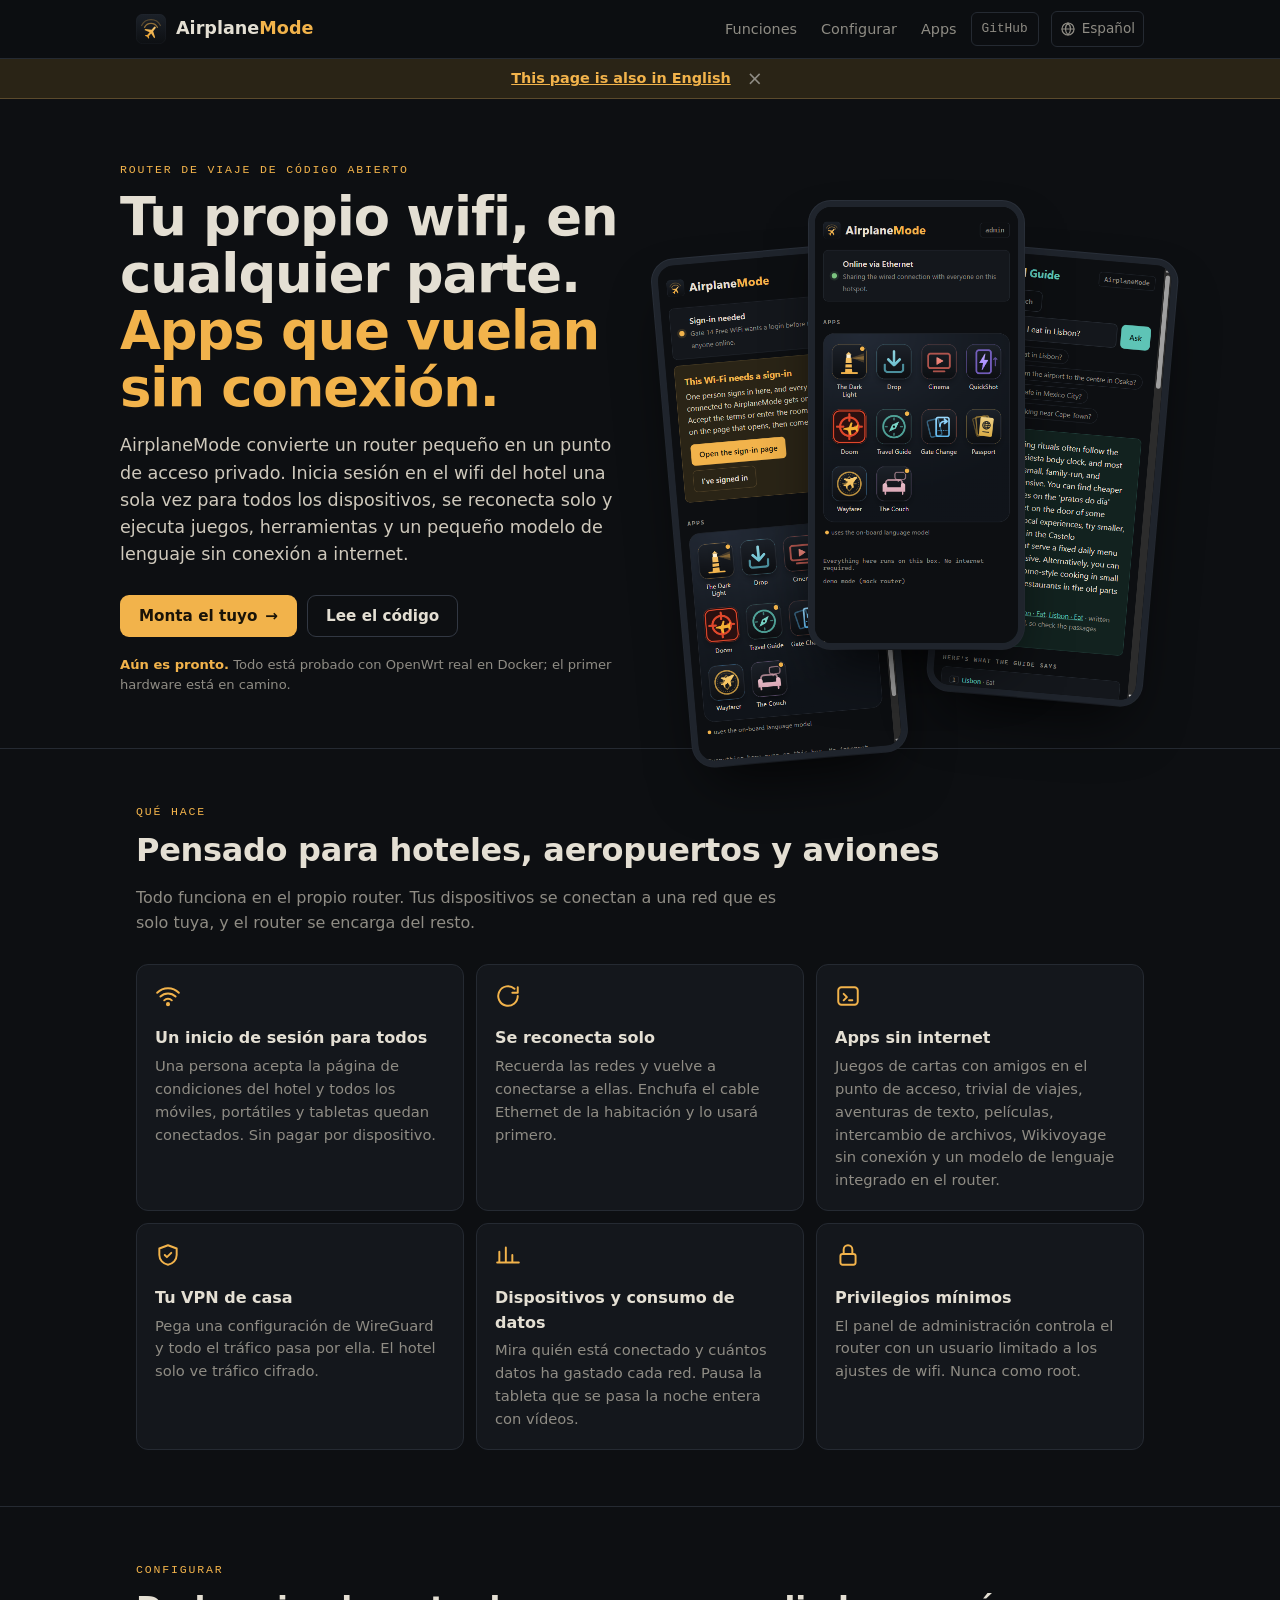
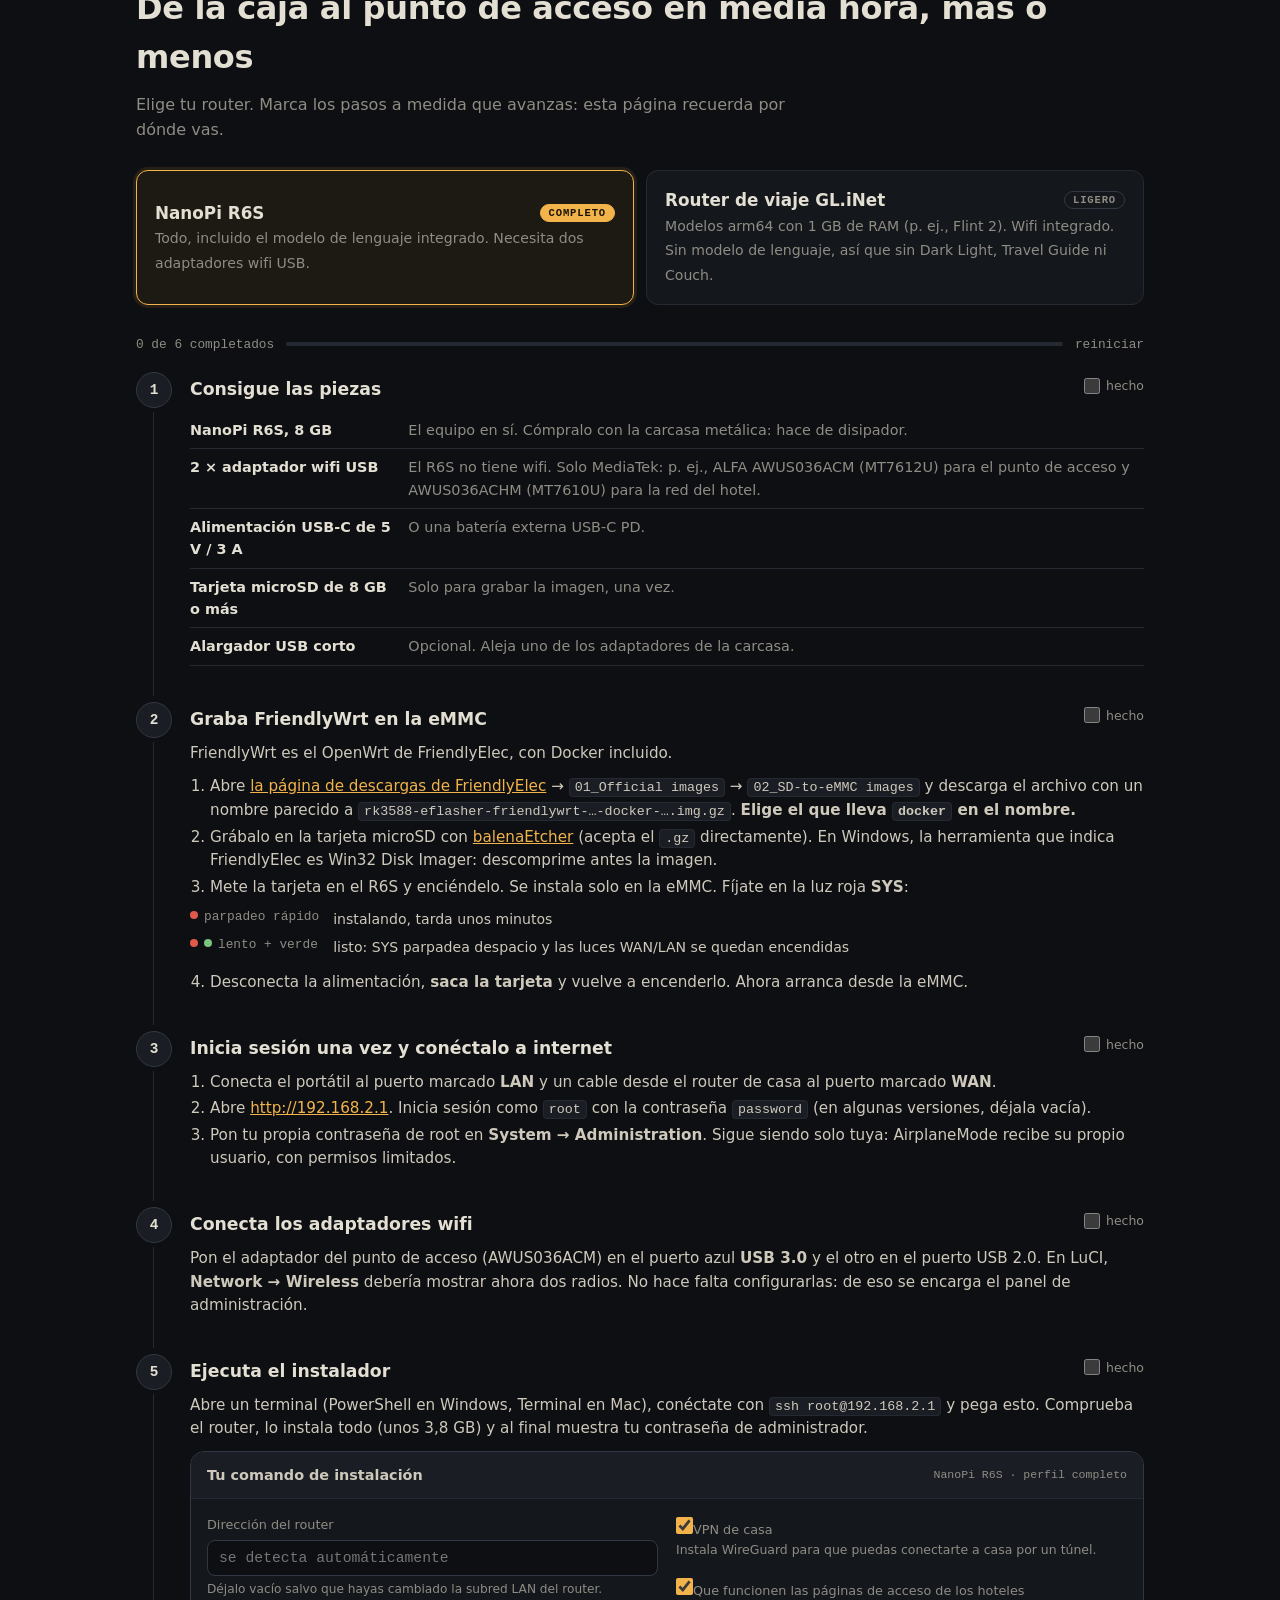
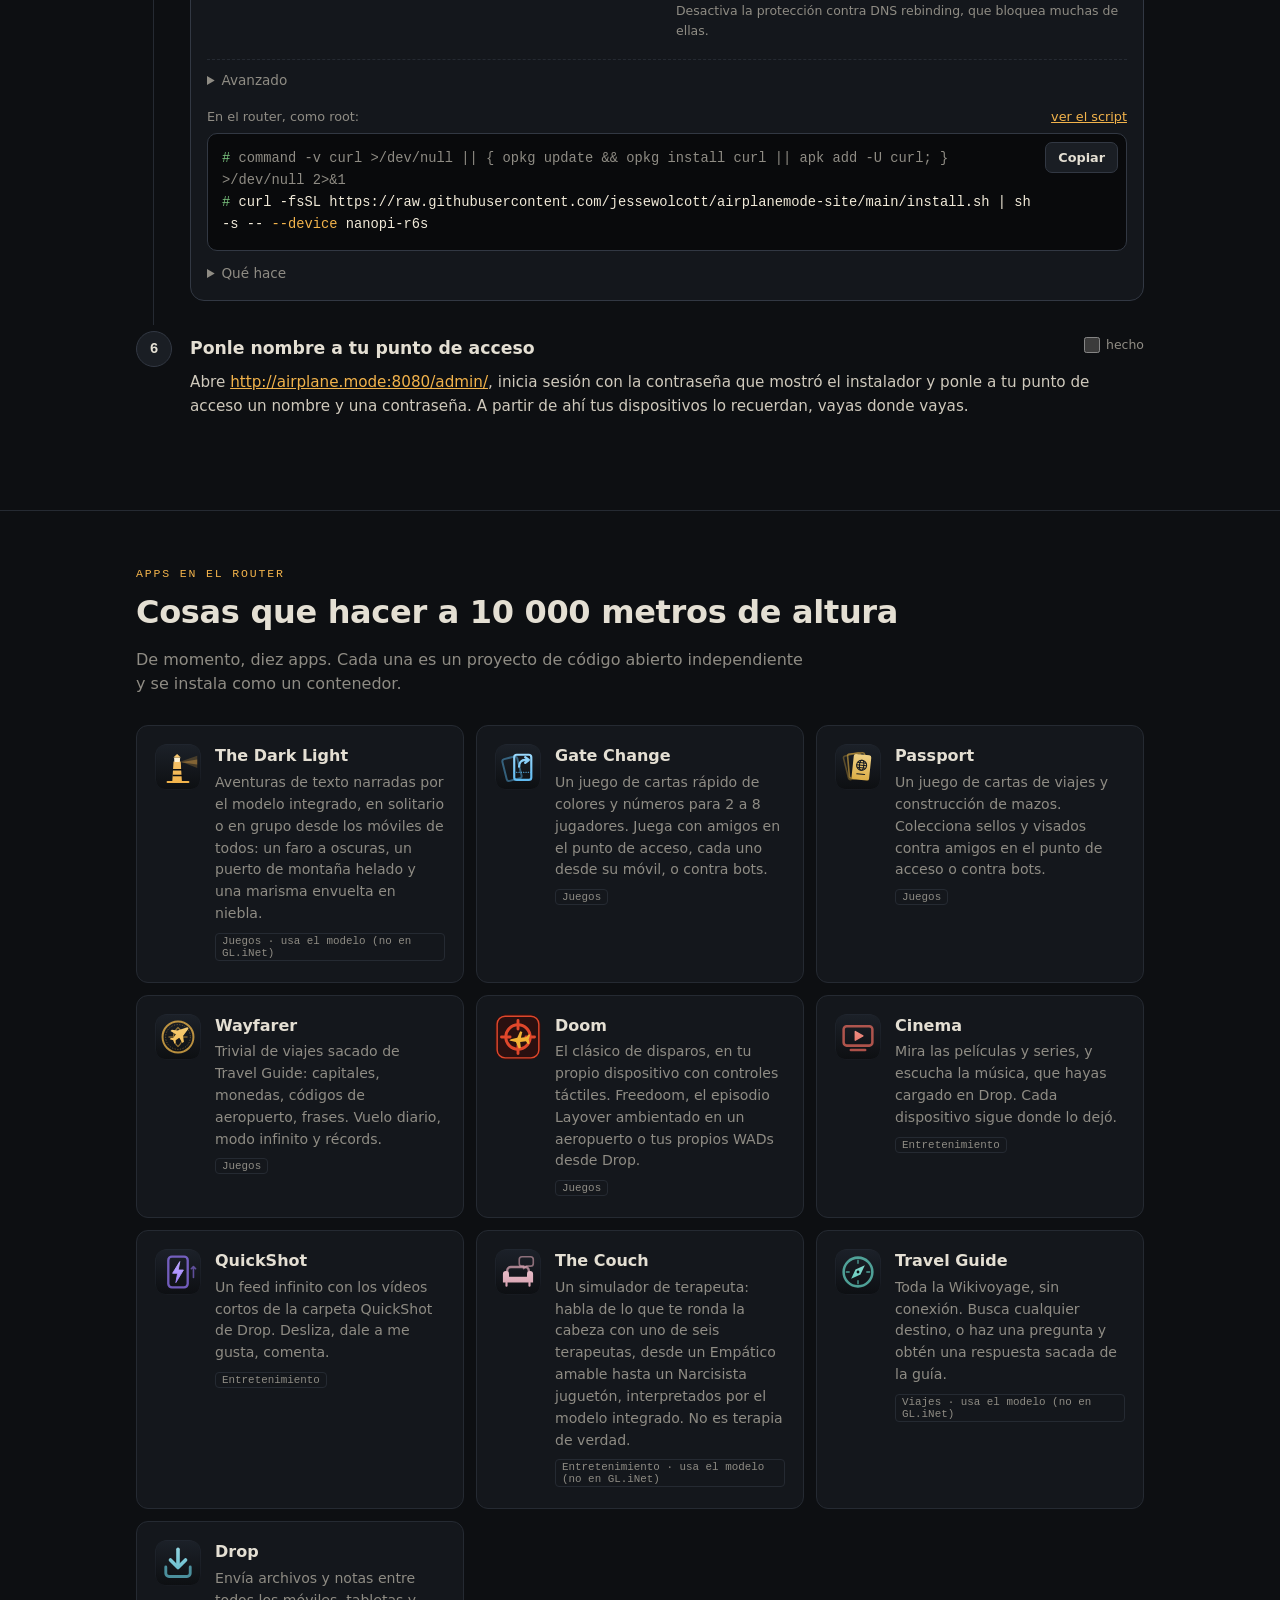
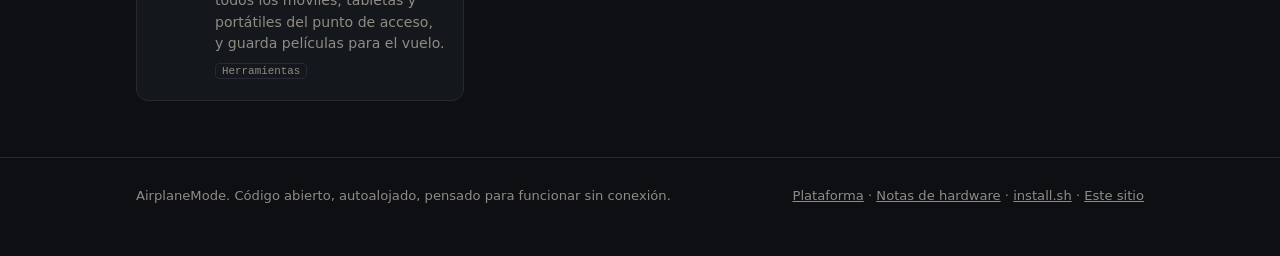
==== commit a567b563: "Translations: native-speaker review of all six languages Read every string in context against the En" ====
--- a/es/index.html
+++ b/es/index.html
@@ -6,7 +6,7 @@
 <meta name="color-scheme" content="dark">
 <meta name="theme-color" content="#0d0f12">
 <title>AirplaneMode: un router de viaje con sus propias apps</title>
-<meta name="description" content="Un router de viaje que trae sus propias apps. Comparte un único inicio de sesión del hotel con todos tus dispositivos, se reconecta solo y ejecuta juegos, herramientas y un pequeño modelo de lenguaje sin nada de internet.">
+<meta name="description" content="Un router de viaje que trae sus propias apps. Comparte un único inicio de sesión del hotel con todos tus dispositivos, se reconecta solo y ejecuta juegos, herramientas y un pequeño modelo de lenguaje sin conexión a internet.">
 <link rel="icon" href="../assets/icon.svg" type="image/svg+xml">
 <link rel="apple-touch-icon" href="../assets/apple-touch-icon.png">
 <meta property="og:title" content="AirplaneMode">
@@ -58,7 +58,7 @@
     <div>
       <div class="eyebrow">Router de viaje de código abierto</div>
       <h1>Tu propio wifi, en cualquier parte. <em>Apps que vuelan sin conexión.</em></h1>
-      <p class="lead">AirplaneMode convierte un router pequeño en un punto de acceso privado. Inicia sesión en el wifi del hotel una sola vez para todos los dispositivos, se reconecta solo y ejecuta juegos, herramientas y un pequeño modelo de lenguaje sin nada de internet.</p>
+      <p class="lead">AirplaneMode convierte un router pequeño en un punto de acceso privado. Inicia sesión en el wifi del hotel una sola vez para todos los dispositivos, se reconecta solo y ejecuta juegos, herramientas y un pequeño modelo de lenguaje sin conexión a internet.</p>
       <div class="btns">
         <a class="btn primary" href="#setup">Monta el tuyo <span aria-hidden="true">→</span></a>
         <a class="btn ghost" href="https://github.com/jessewolcott/airplanemode">Lee el código</a>
@@ -115,10 +115,10 @@
   <section class="block" id="setup">
     <div class="wrap">
       <div class="eyebrow">Configurar</div>
-      <h2 class="title">De la caja al punto de acceso en una media hora</h2>
+      <h2 class="title">De la caja al punto de acceso en media hora, más o menos</h2>
       <p class="sub">Elige tu router. Marca los pasos a medida que avanzas: esta página recuerda por dónde vas.</p>
 
-      <div class="devices" role="tablist" aria-label="Elige el router">
+      <div class="devices" role="tablist" aria-label="Router">
         <button class="device" role="tab" id="tab-r6s" aria-controls="guide-r6s" aria-selected="true" data-device="nanopi-r6s">
           <span class="name">NanoPi R6S <span class="pill full">Completo</span></span>
           <span class="desc">Todo, incluido el modelo de lenguaje integrado. Necesita dos adaptadores wifi USB.</span>
@@ -129,7 +129,7 @@
         </button>
       </div>
 
-      <div class="progress"><span id="progText">0 de 0 hechos</span><span class="bar"><i id="progBar"></i></span><button class="check" id="reset" type="button" style="background:none;border:0;font:inherit;color:inherit">borrar</button></div>
+      <div class="progress"><span id="progText">0 de 0 completados</span><span class="bar"><i id="progBar"></i></span><button class="check" id="reset" type="button" style="background:none;border:0;font:inherit;color:inherit">reiniciar</button></div>
 
       <!-- ===================== NanoPi R6S ===================== -->
       <div class="guide" id="guide-r6s" role="tabpanel" aria-labelledby="tab-r6s" data-device="nanopi-r6s">
@@ -138,7 +138,7 @@
             <div class="step-head"><h3>Consigue las piezas</h3><label class="check"><input type="checkbox"> hecho</label></div>
             <div class="step-body">
               <table class="parts">
-                <tr><td>NanoPi R6S, 8 GB</td><td>El aparato. Elige la carcasa metálica: hace de disipador.</td></tr>
+                <tr><td>NanoPi R6S, 8 GB</td><td>El equipo en sí. Cómpralo con la carcasa metálica: hace de disipador.</td></tr>
                 <tr><td>2 × adaptador wifi USB</td><td>El R6S no tiene wifi. Solo MediaTek: p. ej., ALFA AWUS036ACM (MT7612U) para el punto de acceso y AWUS036ACHM (MT7610U) para la red del hotel.</td></tr>
                 <tr><td>Alimentación USB-C de 5 V / 3 A</td><td>O una batería externa USB-C PD.</td></tr>
                 <tr><td>Tarjeta microSD de 8 GB o más</td><td>Solo para grabar la imagen, una vez.</td></tr>
@@ -159,7 +159,7 @@
                 <span class="led"><i class="fast"></i>parpadeo rápido</span><span>instalando, tarda unos minutos</span>
                 <span class="led"><i class="slow"></i><i class="g"></i>lento + verde</span><span>listo: SYS parpadea despacio y las luces WAN/LAN se quedan encendidas</span>
               </div>
-              <ol start="4"><li>Desenchufa la alimentación, <b>saca la tarjeta</b> y vuelve a encenderlo. Ahora arranca desde la eMMC.</li></ol>
+              <ol start="4"><li>Desconecta la alimentación, <b>saca la tarjeta</b> y vuelve a encenderlo. Ahora arranca desde la eMMC.</li></ol>
             </div>
           </li>
           <li data-step="r6s-login">
@@ -226,7 +226,7 @@
             </div>
           </li>
           <li data-step="gl-done">
-            <div class="step-head"><h3>Ponle nombre a tu punto de acceso y usa un solo repetidor</h3><label class="check"><input type="checkbox"> hecho</label></div>
+            <div class="step-head"><h3>Ponle nombre a tu punto de acceso y elige un solo repetidor</h3><label class="check"><input type="checkbox"> hecho</label></div>
             <div class="step-body">
               <p>Abre <a class="admin-link" href="http://airplane.mode:8080/admin/" rel="noopener">http://airplane.mode:8080/admin/</a> e inicia sesión. GL.iNet tiene su propia página de repetidor, que también cambia el wifi de origen, así que usa esa o el panel <b>Internet source</b> de AirplaneMode, pero no las dos.</p>
             </div>
@@ -272,7 +272,7 @@
         </a>
         <a class="app" href="https://github.com/jessewolcott/airplanemode-couch">
           <img class="ico" src="../assets/icons/couch.svg" alt="" width="46" height="46" loading="lazy">
-          <span><h3>The Couch</h3><p>Un simulador de terapeuta: habla de lo que te ronda la cabeza con uno de seis terapeutas, desde una Empática amable hasta un Narcisista juguetón, interpretados por el modelo integrado. No es terapia de verdad.</p><span class="tag">Entretenimiento · usa el modelo (no en GL.iNet)</span></span>
+          <span><h3>The Couch</h3><p>Un simulador de terapeuta: habla de lo que te ronda la cabeza con uno de seis terapeutas, desde un Empático amable hasta un Narcisista juguetón, interpretados por el modelo integrado. No es terapia de verdad.</p><span class="tag">Entretenimiento · usa el modelo (no en GL.iNet)</span></span>
         </a>
         <a class="app" href="https://github.com/jessewolcott/airplanemode-guide">
           <img class="ico" src="../assets/icons/guide.svg" alt="" width="46" height="46" loading="lazy">
@@ -339,7 +339,7 @@
   "device.glinet": "GL.iNet · perfil ligero",
   "profile.nanopi-r6s": "NanoPi R6S (completo)",
   "profile.glinet": "GL.iNet (ligero)",
-  "progress": "{n} de {total} hechos",
+  "progress": "{n} de {total} completados",
   "copy": "Copiar",
   "copied": "Copiado",
   "does.check": "Comprueba que es un router OpenWrt arm64 con Docker, conectado a internet y con espacio suficiente",
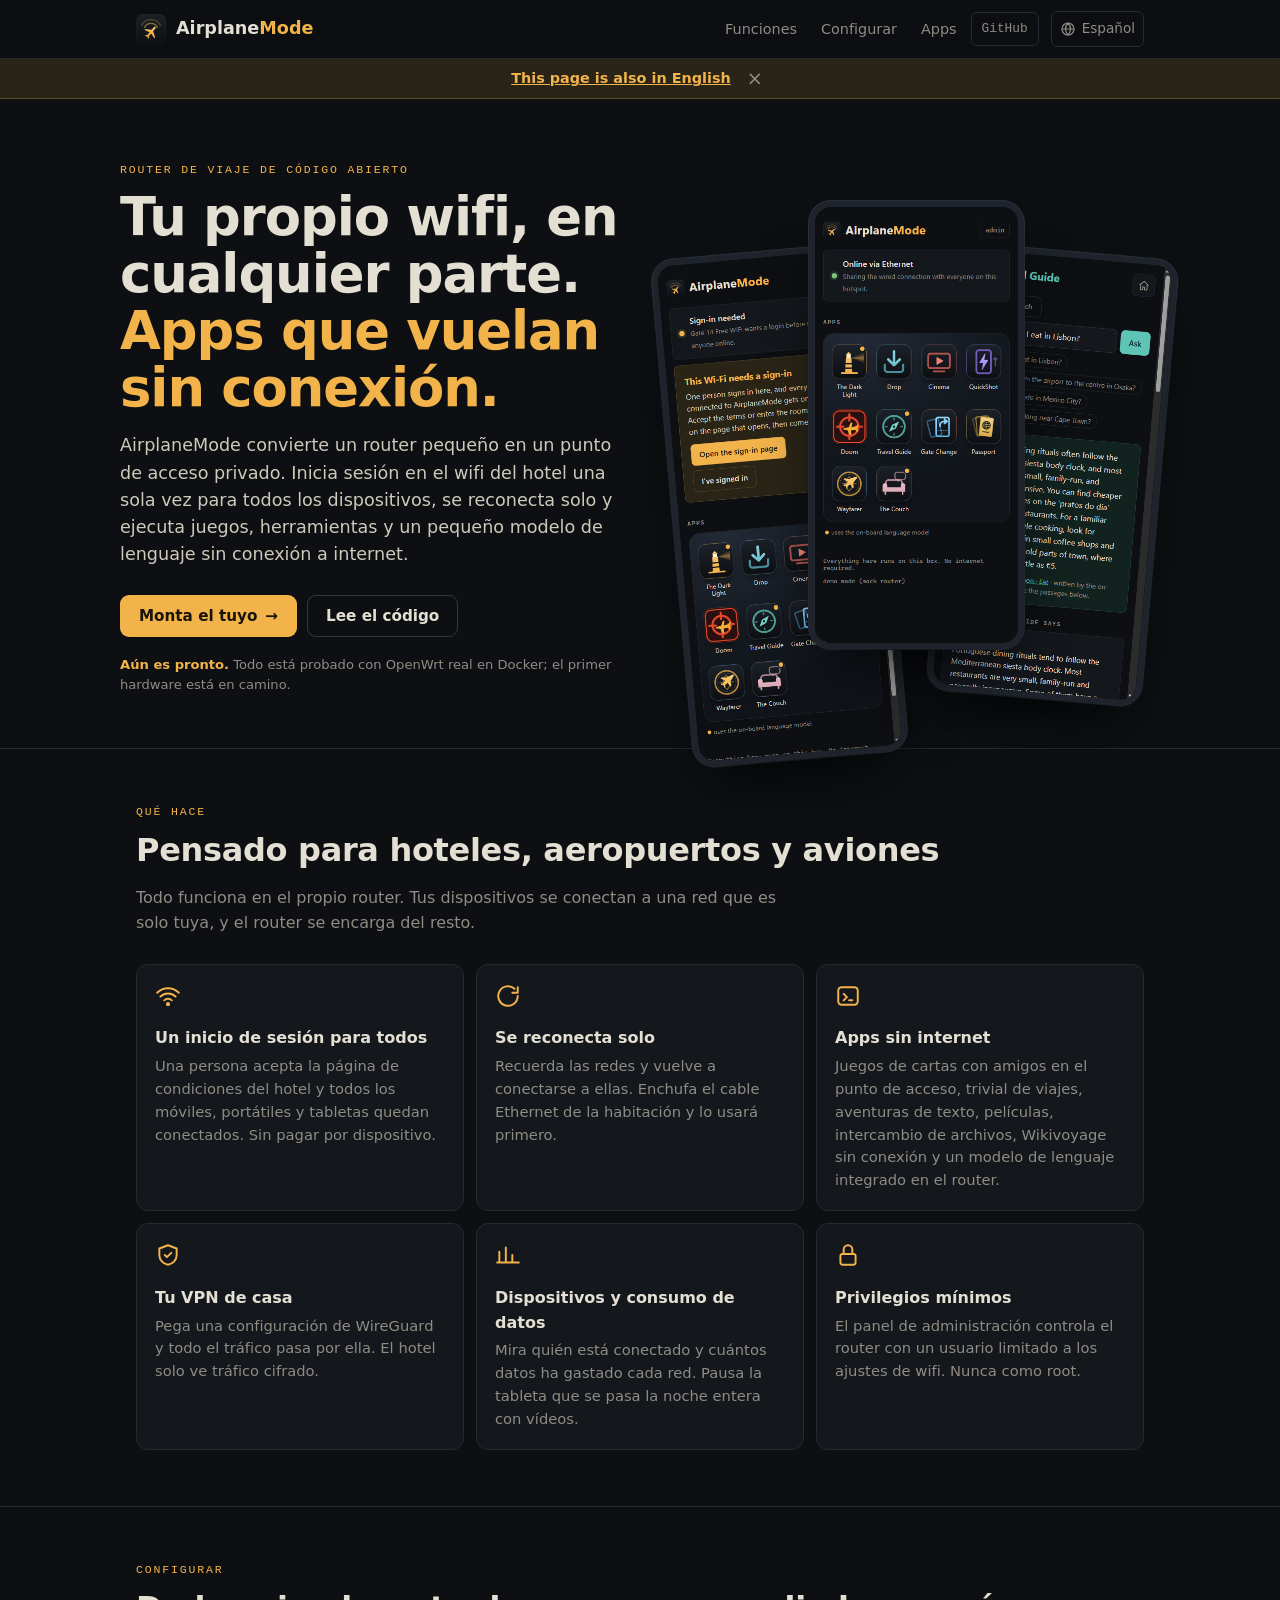
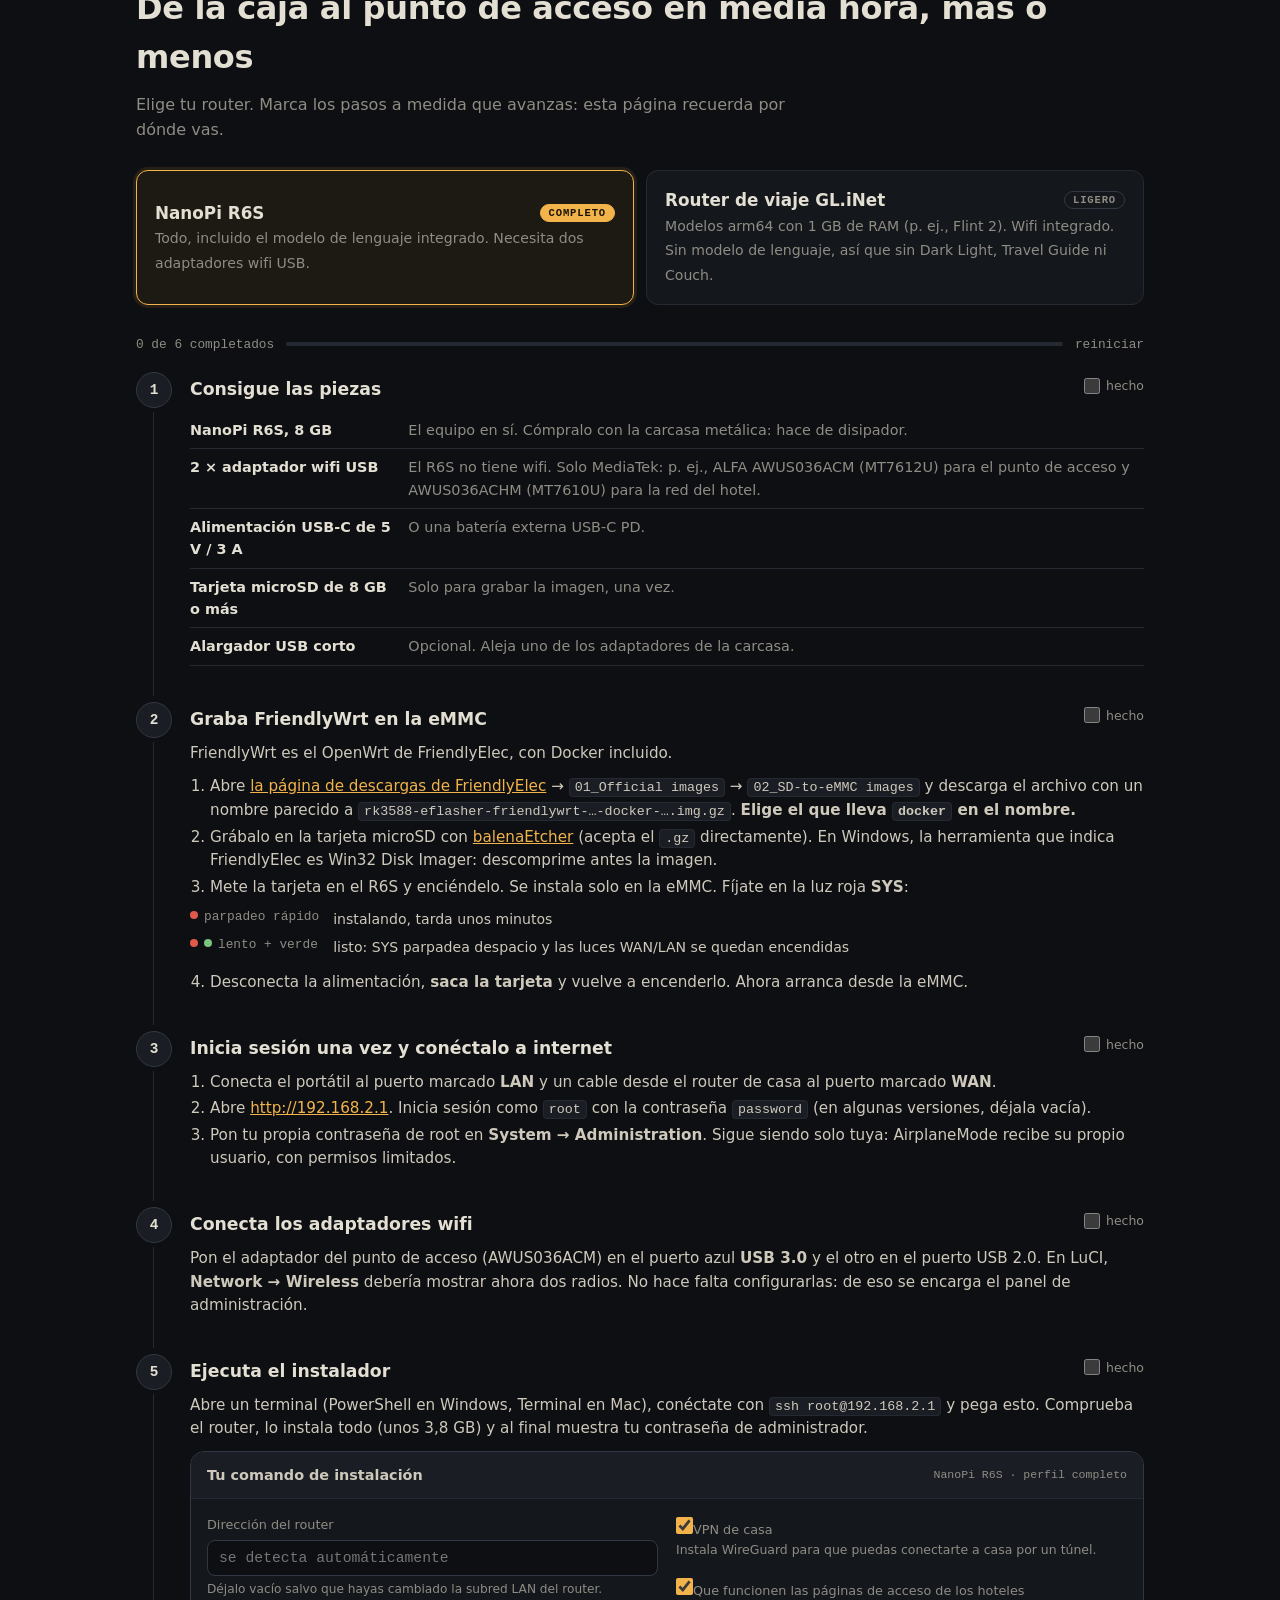
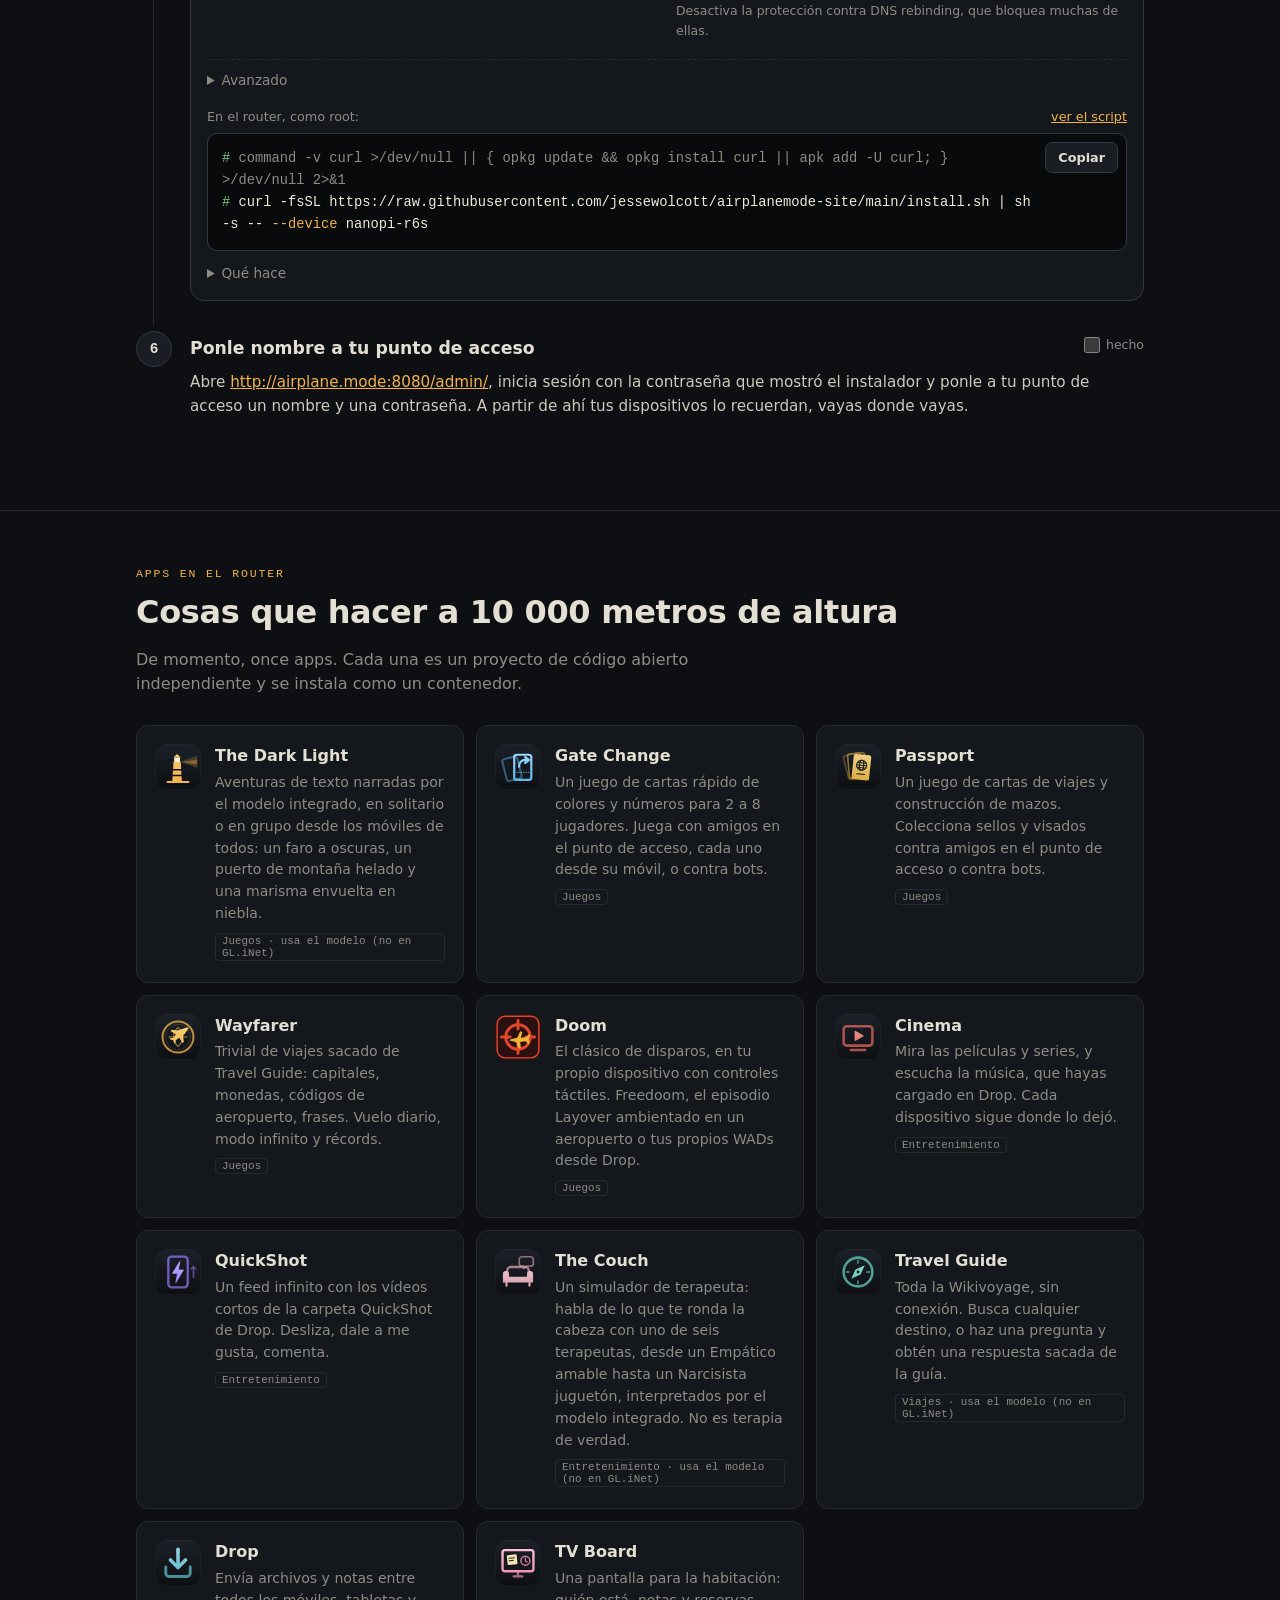
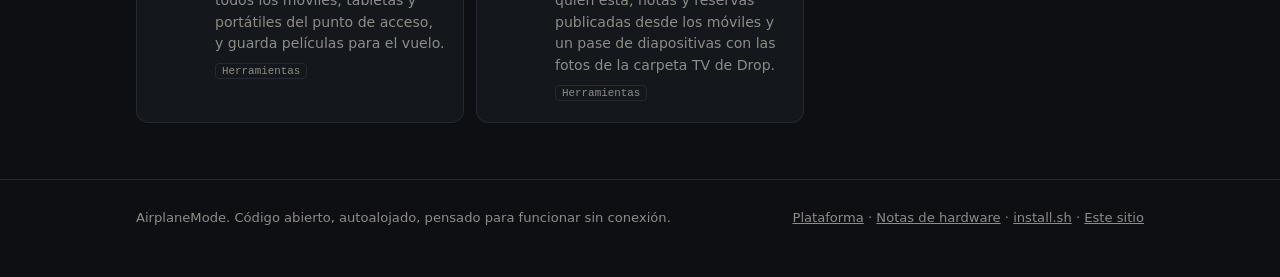
==== commit 21fe9e9c: "Homepage: TV Board card, eleven apps Card in the Tools group with its icon, in all seven languages. " ====
--- a/es/index.html
+++ b/es/index.html
@@ -240,7 +240,7 @@
     <div class="wrap">
       <div class="eyebrow">Apps en el router</div>
       <h2 class="title">Cosas que hacer a 10 000 metros de altura</h2>
-      <p class="sub">De momento, diez apps. Cada una es un proyecto de código abierto independiente y se instala como un contenedor.</p>
+      <p class="sub">De momento, once apps. Cada una es un proyecto de código abierto independiente y se instala como un contenedor.</p>
       <div class="apps">
         <a class="app" href="https://github.com/jessewolcott/airplanemode-darklight">
           <img class="ico" src="../assets/icons/darklight.svg" alt="" width="46" height="46" loading="lazy">
@@ -281,6 +281,10 @@
         <a class="app" href="https://github.com/jessewolcott/airplanemode-drop">
           <img class="ico" src="../assets/icons/drop.svg" alt="" width="46" height="46" loading="lazy">
           <span><h3>Drop</h3><p>Envía archivos y notas entre todos los móviles, tabletas y portátiles del punto de acceso, y guarda películas para el vuelo.</p><span class="tag">Herramientas</span></span>
+        </a>
+        <a class="app" href="https://github.com/jessewolcott/airplanemode-tv">
+          <img class="ico" src="../assets/icons/tv.svg" alt="" width="46" height="46" loading="lazy">
+          <span><h3>TV Board</h3><p>Una pantalla para la habitación: quién está, notas y reservas publicadas desde los móviles y un pase de diapositivas con las fotos de la carpeta TV de Drop.</p><span class="tag">Herramientas</span></span>
         </a>
       </div>
     </div>
